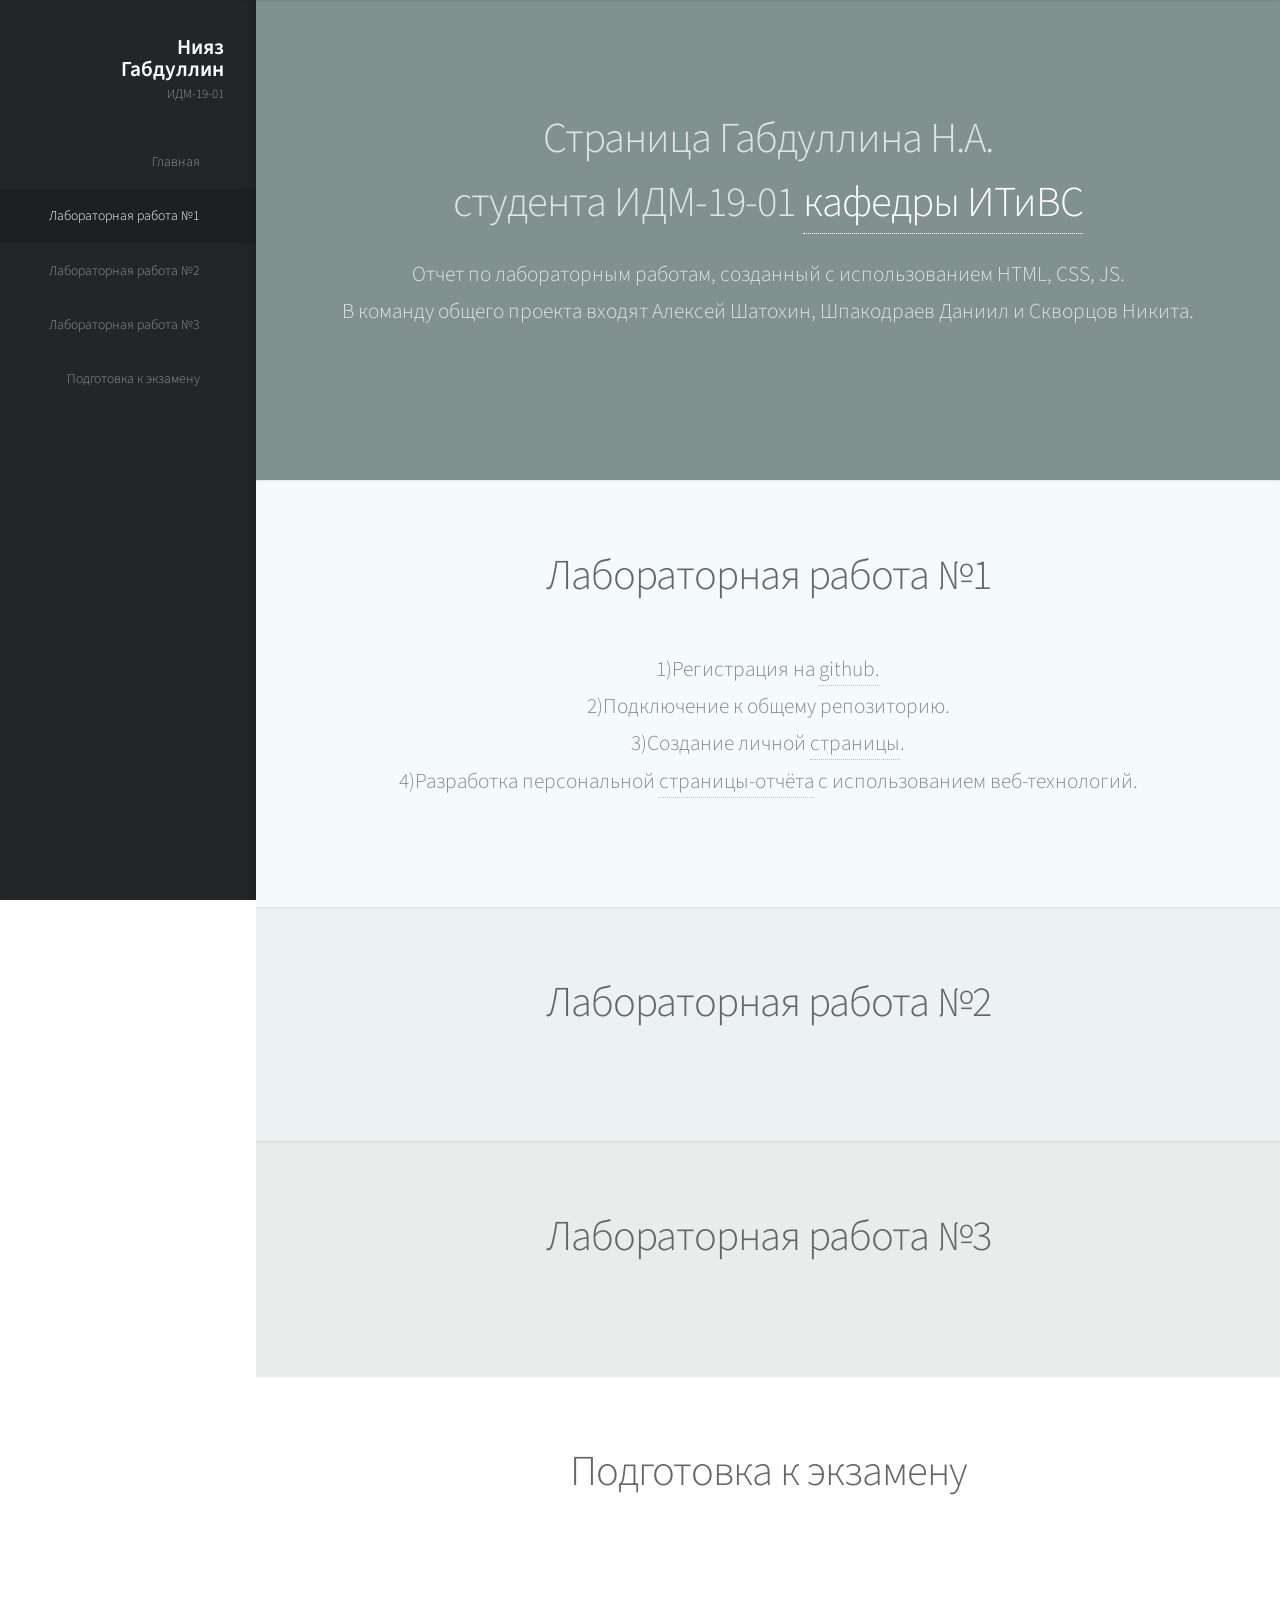
==== index.html @ eec44060 "fix" ====
<!DOCTYPE html>
<html><head><meta http-equiv="Content-Type" content="text/html; charset=UTF-8">
		<title>Габдуллин Нияз</title>
		
		<meta name="viewport" content="width=device-width, initial-scale=1, user-scalable=no">
		<link rel="stylesheet" href="./static/styles/main.css">
	</head>
	<body class="">

		<!-- Header -->
			<div id="header">
				<div class="top">

					<!-- Logo -->
						<div id="logo">
							<h1 id="title">Нияз <br>Габдуллин</h1>
							<p>ИДМ-19-01</p>
						</div>

					<!-- Nav -->
						<nav id="nav">
							<ul>
								<li><a href="#top" id="top-link" class="scrolly active" style="-webkit-tap-highlight-color: rgba(0, 0, 0, 0);"><span class="icon fa-home">Главная</span></a></li>
								<li><a href="#laba1" id="laba1-link" class="scrolly" style="-webkit-tap-highlight-color: rgba(0, 0, 0, 0);"><span class="icon fa-th">Лабораторная работа №1</span></a></li>
								<li><a href="#laba2" id="laba2-link" class="scrolly" style="-webkit-tap-highlight-color: rgba(0, 0, 0, 0);"><span class="icon fa-th">Лабораторная работа №2</span></a></li>
								<li><a href="#laba3" id="laba3-link" class="scrolly" style="-webkit-tap-highlight-color: rgba(0, 0, 0, 0);"><span class="icon fa-th">Лабораторная работа №3</span></a></li>
								<li><a href="#ekzamen" id="ekzamen-link" class="scrolly" style="-webkit-tap-highlight-color: rgba(0, 0, 0, 0);"><span class="icon fa-th">Подготовка к экзамену</span></a></li>
							</ul>
						</nav>

				</div>

			</div>

		<!-- Main -->
			<div id="main">

				<!-- Intro -->
					<section id="top" class="one dark cover">
						<div class="container">

							<header>
								<h2 class="alt">Страница Габдуллина Н.А. <br> студента ИДМ-19-01 <a href="http://www.itvs-stankin.ru/">кафедры ИТиВС</a> <br></h2>
								<p>Отчет по лабораторным работам, созданный с использованием HTML, CSS, JS.<br> В команду общего проекта входят Алексей Шатохин, Шпакодраев Даниил и Скворцов Никита.<br></p>
							</header>
						</div>
					</section>

				<!-- Лаба1 -->
					<section id="laba1" class="two">
						<div class="container">

							<header>
								<h2>Лабораторная работа №1</h2>
							</header>

							<p>1)Регистрация на <a href="https://github.com/"> github.</a><br>
							   2)Подключение к общему репозиторию.<br>
							   3)Создание личной <a href="https://github.com/NeloOpacity/">страницы</a>.<br>
							   4)Разработка персональной <a href="https://NeloOpacity.github.io/stankin.io/">страницы-отчёта</a> с использованием веб-технологий.</p>
						</div>
					</section>

				<!-- Лаба2 -->
					<section id="laba2" class="three">
						<div class="container">

							<header>
								<h2>Лабораторная работа №2</h2>
							</header>


						</div>
					</section>

				<!-- Лаба3 -->
					<section id="laba3" class="four">
						<div class="container">

							<header>
								<h2>Лабораторная работа №3</h2>
							</header>

						</div>
					</section>

				<!-- Подготовка к экзамену -->
					<section id="ekzamen" class="five inactive">
						<div class="container">

							<header>
								<h2>Подготовка к экзамену</h2>
							</header>

						</div>
					</section>

			</div>

		<!-- Scripts -->
			<script src="./static/scripts/jquery.min.js"></script>
			<script src="./static/scripts/jquery.scrolly.min.js"></script>
			<script src="./static/scripts/jquery.scrollex.min.js"></script>
			<script src="./static/scripts/browser.min.js"></script>
			<script src="./static/scripts/breakpoints.min.js"></script>
			<script src="./static/scripts/util.js"></script>
			<script src="./static/scripts/main.js"></script><div id="headerToggle"><a href="https://jimmyeagleeye.github.io/stankin.io.korkmasov/index.html#header" class="toggle"></a></div>
---- static/styles/main.css ----
@import url("font-awesome.min.css");
@import url("https://fonts.googleapis.com/css?family=Source+Sans+Pro:300,300italic,400,600");



html, body, div, span, applet, object,
iframe, h1, h2, h3, h4, h5, h6, p, blockquote,
pre, a, abbr, acronym, address, big, cite,
code, del, dfn, em, img, ins, kbd, q, s, samp,
small, strike, strong, sub, sup, tt, var, b,
u, i, center, dl, dt, dd, ol, ul, li, fieldset,
form, label, legend, table, caption, tbody,
tfoot, thead, tr, th, td, article, aside,
canvas, details, embed, figure, figcaption,
footer, header, hgroup, menu, nav, output, ruby,
section, summary, time, mark, audio, video {
	margin: 0;
	padding: 0;
	border: 0;
	font-size: 100%;
	font: inherit;
	vertical-align: baseline;}

article, aside, details, figcaption, figure,
footer, header, hgroup, menu, nav, section {
	display: block;}

body {
	line-height: 1;
}

ol, ul {
	list-style: none;
}

blockquote, q {
	quotes: none;
}

	blockquote:before, blockquote:after, q:before, q:after {
		content: '';
		content: none;
	}

table {
	border-collapse: collapse;
	border-spacing: 0;
}

body {
	-webkit-text-size-adjust: none;
}

mark {
	background-color: transparent;
	color: inherit;
}

input::-moz-focus-inner {
	border: 0;
	padding: 0;
}

input, select, textarea {
	-moz-appearance: none;
	-webkit-appearance: none;
	-ms-appearance: none;
	appearance: none;
}

/* Basic */

	html {
		box-sizing: border-box;
	}

	*, *:before, *:after {
		box-sizing: inherit;
	}

	body {
		background: #fff;
		font-family: 'Source Sans Pro', sans-serif;
		font-size: 19pt;
		font-weight: 300;
		line-height: 1.75em;
		color: #888;
	}

		body.is-preload *, body.is-preload *:before, body.is-preload *:after {
			-moz-animation: none !important;
			-webkit-animation: none !important;
			-ms-animation: none !important;
			animation: none !important;
			-moz-transition: none !important;
			-webkit-transition: none !important;
			-ms-transition: none !important;
			transition: none !important;
		}

	input, textarea, select {
		font-family: 'Source Sans Pro', sans-serif;
		font-size: 19pt;
		font-weight: 300;
		line-height: 1.75em;
		color: #888;
	}

	h1, h2, h3, h4, h5, h6 {
		font-weight: 300;
		color: #666;
		line-height: 1.5em;
	}

	h1 a, h2 a, h3 a, h4 a, h5 a, h6 a {
		color: inherit;
		text-decoration: none;
	}

		h1 a strong, h2 a strong, h3 a strong, h4 a strong, h5 a strong, h6 a strong {
			color: #333;
		}

	h2 {
		font-size: 2em;
		letter-spacing: -1px;
	}

		h2.alt {
			color: #888;
		}

			h2.alt strong {
				color: #666;
			}

	h3 {
		font-size: 1.5em;
	}

	header {
		margin: 0 0 2em 0;
	}

		header > p {
			margin: 1em 0 0 0;
		}

	footer {
		margin: 2em 0 0 0;
	}

	strong, b {
		font-weight: 300;
		color: #666;
	}

	em, i {
		font-style: italic;
	}

	a {
		text-decoration: none;
		color: inherit;
		border-bottom: dotted 1px rgba(128, 128, 128, 0.5);
		-moz-transition: color 0.35s ease-in-out, border-bottom-color 0.35s ease-in-out;
		-webkit-transition: color 0.35s ease-in-out, border-bottom-color 0.35s ease-in-out;
		-ms-transition: color 0.35s ease-in-out, border-bottom-color 0.35s ease-in-out;
		transition: color 0.35s ease-in-out, border-bottom-color 0.35s ease-in-out;
		outline: 0;
	}

		a:hover {
			color: #E27689;
			border-bottom-color: rgba(255, 255, 255, 0);
		}

	sub {
		position: relative;
		top: 0.5em;
		font-size: 0.8em;
	}

	sup {
		position: relative;
		top: -0.5em;
		font-size: 0.8em;
	}

	hr {
		border: 0;
		border-top: solid 1px #ddd;
	}

	blockquote {
		border-left: solid 0.5em #ddd;
		padding: 1em 0 1em 2em;
		font-style: italic;
	}

	p, ul, ol, dl, table {
		margin-bottom: 2em;
	}

	br.clear {
		clear: both;
	}

/* Container */

	.container {
		margin: 0 auto;
		max-width: 100%;
		width: 1400px;
	}

		@media screen and (min-width: 961px) and (max-width: 1880px) {

			.container {
				width: 1200px;
			}

		}

		@media screen and (min-width: 961px) and (max-width: 1620px) {

			.container {
				width: 960px;
			}

		}

		@media screen and (min-width: 961px) and (max-width: 1320px) {

			.container {
				width: 100%;
			}

		}

		@media screen and (max-width: 960px) {

			.container {
				width: 100%;
			}

		}

		@media screen and (max-width: 736px) {

			.container {
				width: 100%;
			}

		}

/* Row */

	.row {
		display: flex;
		flex-wrap: wrap;
		box-sizing: border-box;
		align-items: stretch;
	}

		.row > * {
			box-sizing: border-box;
		}

		.row.gtr-uniform > * > :last-child {
			margin-bottom: 0;
		}

		.row.aln-left {
			justify-content: flex-start;
		}

		.row.aln-center {
			justify-content: center;
		}

		.row.aln-right {
			justify-content: flex-end;
		}

		.row.aln-top {
			align-items: flex-start;
		}

		.row.aln-middle {
			align-items: center;
		}

		.row.aln-bottom {
			align-items: flex-end;
		}

		.row > .imp {
			order: -1;
		}

		.row > .col-1 {
			width: 8.3333333333%;
		}

		.row > .off-1 {
			margin-left: 8.3333333333%;
		}

		.row > .col-2 {
			width: 16.6666666667%;
		}

		.row > .off-2 {
			margin-left: 16.6666666667%;
		}

		.row > .col-3 {
			width: 25%;
		}

		.row > .off-3 {
			margin-left: 25%;
		}

		.row > .col-4 {
			width: 33.3333333333%;
		}

		.row > .off-4 {
			margin-left: 33.3333333333%;
		}

		.row > .col-5 {
			width: 41.6666666667%;
		}

		.row > .off-5 {
			margin-left: 41.6666666667%;
		}

		.row > .col-6 {
			width: 50%;
		}

		.row > .off-6 {
			margin-left: 50%;
		}

		.row > .col-7 {
			width: 58.3333333333%;
		}

		.row > .off-7 {
			margin-left: 58.3333333333%;
		}

		.row > .col-8 {
			width: 66.6666666667%;
		}

		.row > .off-8 {
			margin-left: 66.6666666667%;
		}

		.row > .col-9 {
			width: 75%;
		}

		.row > .off-9 {
			margin-left: 75%;
		}

		.row > .col-10 {
			width: 83.3333333333%;
		}

		.row > .off-10 {
			margin-left: 83.3333333333%;
		}

		.row > .col-11 {
			width: 91.6666666667%;
		}

		.row > .off-11 {
			margin-left: 91.6666666667%;
		}

		.row > .col-12 {
			width: 100%;
		}

		.row > .off-12 {
			margin-left: 100%;
		}

		.row.gtr-0 {
			margin-top: 0px;
			margin-left: 0px;
		}

			.row.gtr-0 > * {
				padding: 0px 0 0 0px;
			}

			.row.gtr-0.gtr-uniform {
				margin-top: 0px;
			}

				.row.gtr-0.gtr-uniform > * {
					padding-top: 0px;
				}

		.row.gtr-25 {
			margin-top: -10px;
			margin-left: -10px;
		}

			.row.gtr-25 > * {
				padding: 10px 0 0 10px;
			}

			.row.gtr-25.gtr-uniform {
				margin-top: -10px;
			}

				.row.gtr-25.gtr-uniform > * {
					padding-top: 10px;
				}

		.row.gtr-50 {
			margin-top: -20px;
			margin-left: -20px;
		}

			.row.gtr-50 > * {
				padding: 20px 0 0 20px;
			}

			.row.gtr-50.gtr-uniform {
				margin-top: -20px;
			}

				.row.gtr-50.gtr-uniform > * {
					padding-top: 20px;
				}

		.row {
			margin-top: -40px;
			margin-left: -40px;
		}

			.row > * {
				padding: 40px 0 0 40px;
			}

			.row.gtr-uniform {
				margin-top: -40px;
			}

				.row.gtr-uniform > * {
					padding-top: 40px;
				}

		.row.gtr-150 {
			margin-top: -60px;
			margin-left: -60px;
		}

			.row.gtr-150 > * {
				padding: 60px 0 0 60px;
			}

			.row.gtr-150.gtr-uniform {
				margin-top: -60px;
			}

				.row.gtr-150.gtr-uniform > * {
					padding-top: 60px;
				}

		.row.gtr-200 {
			margin-top: -80px;
			margin-left: -80px;
		}

			.row.gtr-200 > * {
				padding: 80px 0 0 80px;
			}

			.row.gtr-200.gtr-uniform {
				margin-top: -80px;
			}

				.row.gtr-200.gtr-uniform > * {
					padding-top: 80px;
				}

		@media screen and (min-width: 961px) and (max-width: 1880px) {

			.row {
				display: flex;
				flex-wrap: wrap;
				box-sizing: border-box;
				align-items: stretch;
			}

				.row > * {
					box-sizing: border-box;
				}

				.row.gtr-uniform > * > :last-child {
					margin-bottom: 0;
				}

				.row.aln-left {
					justify-content: flex-start;
				}

				.row.aln-center {
					justify-content: center;
				}

				.row.aln-right {
					justify-content: flex-end;
				}

				.row.aln-top {
					align-items: flex-start;
				}

				.row.aln-middle {
					align-items: center;
				}

				.row.aln-bottom {
					align-items: flex-end;
				}

				.row > .imp-wide {
					order: -1;
				}

				.row > .col-1-wide {
					width: 8.3333333333%;
				}

				.row > .off-1-wide {
					margin-left: 8.3333333333%;
				}

				.row > .col-2-wide {
					width: 16.6666666667%;
				}

				.row > .off-2-wide {
					margin-left: 16.6666666667%;
				}

				.row > .col-3-wide {
					width: 25%;
				}

				.row > .off-3-wide {
					margin-left: 25%;
				}

				.row > .col-4-wide {
					width: 33.3333333333%;
				}

				.row > .off-4-wide {
					margin-left: 33.3333333333%;
				}

				.row > .col-5-wide {
					width: 41.6666666667%;
				}

				.row > .off-5-wide {
					margin-left: 41.6666666667%;
				}

				.row > .col-6-wide {
					width: 50%;
				}

				.row > .off-6-wide {
					margin-left: 50%;
				}

				.row > .col-7-wide {
					width: 58.3333333333%;
				}

				.row > .off-7-wide {
					margin-left: 58.3333333333%;
				}

				.row > .col-8-wide {
					width: 66.6666666667%;
				}

				.row > .off-8-wide {
					margin-left: 66.6666666667%;
				}

				.row > .col-9-wide {
					width: 75%;
				}

				.row > .off-9-wide {
					margin-left: 75%;
				}

				.row > .col-10-wide {
					width: 83.3333333333%;
				}

				.row > .off-10-wide {
					margin-left: 83.3333333333%;
				}

				.row > .col-11-wide {
					width: 91.6666666667%;
				}

				.row > .off-11-wide {
					margin-left: 91.6666666667%;
				}

				.row > .col-12-wide {
					width: 100%;
				}

				.row > .off-12-wide {
					margin-left: 100%;
				}

				.row.gtr-0 {
					margin-top: 0px;
					margin-left: 0px;
				}

					.row.gtr-0 > * {
						padding: 0px 0 0 0px;
					}

					.row.gtr-0.gtr-uniform {
						margin-top: 0px;
					}

						.row.gtr-0.gtr-uniform > * {
							padding-top: 0px;
						}

				.row.gtr-25 {
					margin-top: -10px;
					margin-left: -10px;
				}

					.row.gtr-25 > * {
						padding: 10px 0 0 10px;
					}

					.row.gtr-25.gtr-uniform {
						margin-top: -10px;
					}

						.row.gtr-25.gtr-uniform > * {
							padding-top: 10px;
						}

				.row.gtr-50 {
					margin-top: -20px;
					margin-left: -20px;
				}

					.row.gtr-50 > * {
						padding: 20px 0 0 20px;
					}

					.row.gtr-50.gtr-uniform {
						margin-top: -20px;
					}

						.row.gtr-50.gtr-uniform > * {
							padding-top: 20px;
						}

				.row {
					margin-top: -40px;
					margin-left: -40px;
				}

					.row > * {
						padding: 40px 0 0 40px;
					}

					.row.gtr-uniform {
						margin-top: -40px;
					}

						.row.gtr-uniform > * {
							padding-top: 40px;
						}

				.row.gtr-150 {
					margin-top: -60px;
					margin-left: -60px;
				}

					.row.gtr-150 > * {
						padding: 60px 0 0 60px;
					}

					.row.gtr-150.gtr-uniform {
						margin-top: -60px;
					}

						.row.gtr-150.gtr-uniform > * {
							padding-top: 60px;
						}

				.row.gtr-200 {
					margin-top: -80px;
					margin-left: -80px;
				}

					.row.gtr-200 > * {
						padding: 80px 0 0 80px;
					}

					.row.gtr-200.gtr-uniform {
						margin-top: -80px;
					}

						.row.gtr-200.gtr-uniform > * {
							padding-top: 80px;
						}

		}

		@media screen and (min-width: 961px) and (max-width: 1620px) {

			.row {
				display: flex;
				flex-wrap: wrap;
				box-sizing: border-box;
				align-items: stretch;
			}

				.row > * {
					box-sizing: border-box;
				}

				.row.gtr-uniform > * > :last-child {
					margin-bottom: 0;
				}

				.row.aln-left {
					justify-content: flex-start;
				}

				.row.aln-center {
					justify-content: center;
				}

				.row.aln-right {
					justify-content: flex-end;
				}

				.row.aln-top {
					align-items: flex-start;
				}

				.row.aln-middle {
					align-items: center;
				}

				.row.aln-bottom {
					align-items: flex-end;
				}

				.row > .imp-normal {
					order: -1;
				}

				.row > .col-1-normal {
					width: 8.3333333333%;
				}

				.row > .off-1-normal {
					margin-left: 8.3333333333%;
				}

				.row > .col-2-normal {
					width: 16.6666666667%;
				}

				.row > .off-2-normal {
					margin-left: 16.6666666667%;
				}

				.row > .col-3-normal {
					width: 25%;
				}

				.row > .off-3-normal {
					margin-left: 25%;
				}

				.row > .col-4-normal {
					width: 33.3333333333%;
				}

				.row > .off-4-normal {
					margin-left: 33.3333333333%;
				}

				.row > .col-5-normal {
					width: 41.6666666667%;
				}

				.row > .off-5-normal {
					margin-left: 41.6666666667%;
				}

				.row > .col-6-normal {
					width: 50%;
				}

				.row > .off-6-normal {
					margin-left: 50%;
				}

				.row > .col-7-normal {
					width: 58.3333333333%;
				}

				.row > .off-7-normal {
					margin-left: 58.3333333333%;
				}

				.row > .col-8-normal {
					width: 66.6666666667%;
				}

				.row > .off-8-normal {
					margin-left: 66.6666666667%;
				}

				.row > .col-9-normal {
					width: 75%;
				}

				.row > .off-9-normal {
					margin-left: 75%;
				}

				.row > .col-10-normal {
					width: 83.3333333333%;
				}

				.row > .off-10-normal {
					margin-left: 83.3333333333%;
				}

				.row > .col-11-normal {
					width: 91.6666666667%;
				}

				.row > .off-11-normal {
					margin-left: 91.6666666667%;
				}

				.row > .col-12-normal {
					width: 100%;
				}

				.row > .off-12-normal {
					margin-left: 100%;
				}

				.row.gtr-0 {
					margin-top: 0px;
					margin-left: 0px;
				}

					.row.gtr-0 > * {
						padding: 0px 0 0 0px;
					}

					.row.gtr-0.gtr-uniform {
						margin-top: 0px;
					}

						.row.gtr-0.gtr-uniform > * {
							padding-top: 0px;
						}

				.row.gtr-25 {
					margin-top: -10px;
					margin-left: -10px;
				}

					.row.gtr-25 > * {
						padding: 10px 0 0 10px;
					}

					.row.gtr-25.gtr-uniform {
						margin-top: -10px;
					}

						.row.gtr-25.gtr-uniform > * {
							padding-top: 10px;
						}

				.row.gtr-50 {
					margin-top: -20px;
					margin-left: -20px;
				}

					.row.gtr-50 > * {
						padding: 20px 0 0 20px;
					}

					.row.gtr-50.gtr-uniform {
						margin-top: -20px;
					}

						.row.gtr-50.gtr-uniform > * {
							padding-top: 20px;
						}

				.row {
					margin-top: -40px;
					margin-left: -40px;
				}

					.row > * {
						padding: 40px 0 0 40px;
					}

					.row.gtr-uniform {
						margin-top: -40px;
					}

						.row.gtr-uniform > * {
							padding-top: 40px;
						}

				.row.gtr-150 {
					margin-top: -60px;
					margin-left: -60px;
				}

					.row.gtr-150 > * {
						padding: 60px 0 0 60px;
					}

					.row.gtr-150.gtr-uniform {
						margin-top: -60px;
					}

						.row.gtr-150.gtr-uniform > * {
							padding-top: 60px;
						}

				.row.gtr-200 {
					margin-top: -80px;
					margin-left: -80px;
				}

					.row.gtr-200 > * {
						padding: 80px 0 0 80px;
					}

					.row.gtr-200.gtr-uniform {
						margin-top: -80px;
					}

						.row.gtr-200.gtr-uniform > * {
							padding-top: 80px;
						}

		}

		@media screen and (min-width: 961px) and (max-width: 1320px) {

			.row {
				display: flex;
				flex-wrap: wrap;
				box-sizing: border-box;
				align-items: stretch;
			}

				.row > * {
					box-sizing: border-box;
				}

				.row.gtr-uniform > * > :last-child {
					margin-bottom: 0;
				}

				.row.aln-left {
					justify-content: flex-start;
				}

				.row.aln-center {
					justify-content: center;
				}

				.row.aln-right {
					justify-content: flex-end;
				}

				.row.aln-top {
					align-items: flex-start;
				}

				.row.aln-middle {
					align-items: center;
				}

				.row.aln-bottom {
					align-items: flex-end;
				}

				.row > .imp-narrow {
					order: -1;
				}

				.row > .col-1-narrow {
					width: 8.3333333333%;
				}

				.row > .off-1-narrow {
					margin-left: 8.3333333333%;
				}

				.row > .col-2-narrow {
					width: 16.6666666667%;
				}

				.row > .off-2-narrow {
					margin-left: 16.6666666667%;
				}

				.row > .col-3-narrow {
					width: 25%;
				}

				.row > .off-3-narrow {
					margin-left: 25%;
				}

				.row > .col-4-narrow {
					width: 33.3333333333%;
				}

				.row > .off-4-narrow {
					margin-left: 33.3333333333%;
				}

				.row > .col-5-narrow {
					width: 41.6666666667%;
				}

				.row > .off-5-narrow {
					margin-left: 41.6666666667%;
				}

				.row > .col-6-narrow {
					width: 50%;
				}

				.row > .off-6-narrow {
					margin-left: 50%;
				}

				.row > .col-7-narrow {
					width: 58.3333333333%;
				}

				.row > .off-7-narrow {
					margin-left: 58.3333333333%;
				}

				.row > .col-8-narrow {
					width: 66.6666666667%;
				}

				.row > .off-8-narrow {
					margin-left: 66.6666666667%;
				}

				.row > .col-9-narrow {
					width: 75%;
				}

				.row > .off-9-narrow {
					margin-left: 75%;
				}

				.row > .col-10-narrow {
					width: 83.3333333333%;
				}

				.row > .off-10-narrow {
					margin-left: 83.3333333333%;
				}

				.row > .col-11-narrow {
					width: 91.6666666667%;
				}

				.row > .off-11-narrow {
					margin-left: 91.6666666667%;
				}

				.row > .col-12-narrow {
					width: 100%;
				}

				.row > .off-12-narrow {
					margin-left: 100%;
				}

				.row.gtr-0 {
					margin-top: 0px;
					margin-left: 0px;
				}

					.row.gtr-0 > * {
						padding: 0px 0 0 0px;
					}

					.row.gtr-0.gtr-uniform {
						margin-top: 0px;
					}

						.row.gtr-0.gtr-uniform > * {
							padding-top: 0px;
						}

				.row.gtr-25 {
					margin-top: -5px;
					margin-left: -5px;
				}

					.row.gtr-25 > * {
						padding: 5px 0 0 5px;
					}

					.row.gtr-25.gtr-uniform {
						margin-top: -5px;
					}

						.row.gtr-25.gtr-uniform > * {
							padding-top: 5px;
						}

				.row.gtr-50 {
					margin-top: -10px;
					margin-left: -10px;
				}

					.row.gtr-50 > * {
						padding: 10px 0 0 10px;
					}

					.row.gtr-50.gtr-uniform {
						margin-top: -10px;
					}

						.row.gtr-50.gtr-uniform > * {
							padding-top: 10px;
						}

				.row {
					margin-top: -20px;
					margin-left: -20px;
				}

					.row > * {
						padding: 20px 0 0 20px;
					}

					.row.gtr-uniform {
						margin-top: -20px;
					}

						.row.gtr-uniform > * {
							padding-top: 20px;
						}

				.row.gtr-150 {
					margin-top: -30px;
					margin-left: -30px;
				}

					.row.gtr-150 > * {
						padding: 30px 0 0 30px;
					}

					.row.gtr-150.gtr-uniform {
						margin-top: -30px;
					}

						.row.gtr-150.gtr-uniform > * {
							padding-top: 30px;
						}

				.row.gtr-200 {
					margin-top: -40px;
					margin-left: -40px;
				}

					.row.gtr-200 > * {
						padding: 40px 0 0 40px;
					}

					.row.gtr-200.gtr-uniform {
						margin-top: -40px;
					}

						.row.gtr-200.gtr-uniform > * {
							padding-top: 40px;
						}

		}

		@media screen and (max-width: 960px) {

			.row {
				display: flex;
				flex-wrap: wrap;
				box-sizing: border-box;
				align-items: stretch;
			}

				.row > * {
					box-sizing: border-box;
				}

				.row.gtr-uniform > * > :last-child {
					margin-bottom: 0;
				}

				.row.aln-left {
					justify-content: flex-start;
				}

				.row.aln-center {
					justify-content: center;
				}

				.row.aln-right {
					justify-content: flex-end;
				}

				.row.aln-top {
					align-items: flex-start;
				}

				.row.aln-middle {
					align-items: center;
				}

				.row.aln-bottom {
					align-items: flex-end;
				}

				.row > .imp-narrower {
					order: -1;
				}

				.row > .col-1-narrower {
					width: 8.3333333333%;
				}

				.row > .off-1-narrower {
					margin-left: 8.3333333333%;
				}

				.row > .col-2-narrower {
					width: 16.6666666667%;
				}

				.row > .off-2-narrower {
					margin-left: 16.6666666667%;
				}

				.row > .col-3-narrower {
					width: 25%;
				}

				.row > .off-3-narrower {
					margin-left: 25%;
				}

				.row > .col-4-narrower {
					width: 33.3333333333%;
				}

				.row > .off-4-narrower {
					margin-left: 33.3333333333%;
				}

				.row > .col-5-narrower {
					width: 41.6666666667%;
				}

				.row > .off-5-narrower {
					margin-left: 41.6666666667%;
				}

				.row > .col-6-narrower {
					width: 50%;
				}

				.row > .off-6-narrower {
					margin-left: 50%;
				}

				.row > .col-7-narrower {
					width: 58.3333333333%;
				}

				.row > .off-7-narrower {
					margin-left: 58.3333333333%;
				}

				.row > .col-8-narrower {
					width: 66.6666666667%;
				}

				.row > .off-8-narrower {
					margin-left: 66.6666666667%;
				}

				.row > .col-9-narrower {
					width: 75%;
				}

				.row > .off-9-narrower {
					margin-left: 75%;
				}

				.row > .col-10-narrower {
					width: 83.3333333333%;
				}

				.row > .off-10-narrower {
					margin-left: 83.3333333333%;
				}

				.row > .col-11-narrower {
					width: 91.6666666667%;
				}

				.row > .off-11-narrower {
					margin-left: 91.6666666667%;
				}

				.row > .col-12-narrower {
					width: 100%;
				}

				.row > .off-12-narrower {
					margin-left: 100%;
				}

				.row.gtr-0 {
					margin-top: 0px;
					margin-left: 0px;
				}

					.row.gtr-0 > * {
						padding: 0px 0 0 0px;
					}

					.row.gtr-0.gtr-uniform {
						margin-top: 0px;
					}

						.row.gtr-0.gtr-uniform > * {
							padding-top: 0px;
						}

				.row.gtr-25 {
					margin-top: -5px;
					margin-left: -5px;
				}

					.row.gtr-25 > * {
						padding: 5px 0 0 5px;
					}

					.row.gtr-25.gtr-uniform {
						margin-top: -5px;
					}

						.row.gtr-25.gtr-uniform > * {
							padding-top: 5px;
						}

				.row.gtr-50 {
					margin-top: -10px;
					margin-left: -10px;
				}

					.row.gtr-50 > * {
						padding: 10px 0 0 10px;
					}

					.row.gtr-50.gtr-uniform {
						margin-top: -10px;
					}

						.row.gtr-50.gtr-uniform > * {
							padding-top: 10px;
						}

				.row {
					margin-top: -20px;
					margin-left: -20px;
				}

					.row > * {
						padding: 20px 0 0 20px;
					}

					.row.gtr-uniform {
						margin-top: -20px;
					}

						.row.gtr-uniform > * {
							padding-top: 20px;
						}

				.row.gtr-150 {
					margin-top: -30px;
					margin-left: -30px;
				}

					.row.gtr-150 > * {
						padding: 30px 0 0 30px;
					}

					.row.gtr-150.gtr-uniform {
						margin-top: -30px;
					}

						.row.gtr-150.gtr-uniform > * {
							padding-top: 30px;
						}

				.row.gtr-200 {
					margin-top: -40px;
					margin-left: -40px;
				}

					.row.gtr-200 > * {
						padding: 40px 0 0 40px;
					}

					.row.gtr-200.gtr-uniform {
						margin-top: -40px;
					}

						.row.gtr-200.gtr-uniform > * {
							padding-top: 40px;
						}

		}

		@media screen and (max-width: 736px) {

			.row {
				display: flex;
				flex-wrap: wrap;
				box-sizing: border-box;
				align-items: stretch;
			}

				.row > * {
					box-sizing: border-box;
				}

				.row.gtr-uniform > * > :last-child {
					margin-bottom: 0;
				}

				.row.aln-left {
					justify-content: flex-start;
				}

				.row.aln-center {
					justify-content: center;
				}

				.row.aln-right {
					justify-content: flex-end;
				}

				.row.aln-top {
					align-items: flex-start;
				}

				.row.aln-middle {
					align-items: center;
				}

				.row.aln-bottom {
					align-items: flex-end;
				}

				.row > .imp-mobile {
					order: -1;
				}

				.row > .col-1-mobile {
					width: 8.3333333333%;
				}

				.row > .off-1-mobile {
					margin-left: 8.3333333333%;
				}

				.row > .col-2-mobile {
					width: 16.6666666667%;
				}

				.row > .off-2-mobile {
					margin-left: 16.6666666667%;
				}

				.row > .col-3-mobile {
					width: 25%;
				}

				.row > .off-3-mobile {
					margin-left: 25%;
				}

				.row > .col-4-mobile {
					width: 33.3333333333%;
				}

				.row > .off-4-mobile {
					margin-left: 33.3333333333%;
				}

				.row > .col-5-mobile {
					width: 41.6666666667%;
				}

				.row > .off-5-mobile {
					margin-left: 41.6666666667%;
				}

				.row > .col-6-mobile {
					width: 50%;
				}

				.row > .off-6-mobile {
					margin-left: 50%;
				}

				.row > .col-7-mobile {
					width: 58.3333333333%;
				}

				.row > .off-7-mobile {
					margin-left: 58.3333333333%;
				}

				.row > .col-8-mobile {
					width: 66.6666666667%;
				}

				.row > .off-8-mobile {
					margin-left: 66.6666666667%;
				}

				.row > .col-9-mobile {
					width: 75%;
				}

				.row > .off-9-mobile {
					margin-left: 75%;
				}

				.row > .col-10-mobile {
					width: 83.3333333333%;
				}

				.row > .off-10-mobile {
					margin-left: 83.3333333333%;
				}

				.row > .col-11-mobile {
					width: 91.6666666667%;
				}

				.row > .off-11-mobile {
					margin-left: 91.6666666667%;
				}

				.row > .col-12-mobile {
					width: 100%;
				}

				.row > .off-12-mobile {
					margin-left: 100%;
				}

				.row.gtr-0 {
					margin-top: 0px;
					margin-left: 0px;
				}

					.row.gtr-0 > * {
						padding: 0px 0 0 0px;
					}

					.row.gtr-0.gtr-uniform {
						margin-top: 0px;
					}

						.row.gtr-0.gtr-uniform > * {
							padding-top: 0px;
						}

				.row.gtr-25 {
					margin-top: -5px;
					margin-left: -5px;
				}

					.row.gtr-25 > * {
						padding: 5px 0 0 5px;
					}

					.row.gtr-25.gtr-uniform {
						margin-top: -5px;
					}

						.row.gtr-25.gtr-uniform > * {
							padding-top: 5px;
						}

				.row.gtr-50 {
					margin-top: -10px;
					margin-left: -10px;
				}

					.row.gtr-50 > * {
						padding: 10px 0 0 10px;
					}

					.row.gtr-50.gtr-uniform {
						margin-top: -10px;
					}

						.row.gtr-50.gtr-uniform > * {
							padding-top: 10px;
						}

				.row {
					margin-top: -20px;
					margin-left: -20px;
				}

					.row > * {
						padding: 20px 0 0 20px;
					}

					.row.gtr-uniform {
						margin-top: -20px;
					}

						.row.gtr-uniform > * {
							padding-top: 20px;
						}

				.row.gtr-150 {
					margin-top: -30px;
					margin-left: -30px;
				}

					.row.gtr-150 > * {
						padding: 30px 0 0 30px;
					}

					.row.gtr-150.gtr-uniform {
						margin-top: -30px;
					}

						.row.gtr-150.gtr-uniform > * {
							padding-top: 30px;
						}

				.row.gtr-200 {
					margin-top: -40px;
					margin-left: -40px;
				}

					.row.gtr-200 > * {
						padding: 40px 0 0 40px;
					}

					.row.gtr-200.gtr-uniform {
						margin-top: -40px;
					}

						.row.gtr-200.gtr-uniform > * {
							padding-top: 40px;
						}

		}

/* Sections/Article */

	section, article {
		margin-bottom: 3em;
	}

		section > :last-child,
		section > .container, section:last-child, article > :last-child,
		article > .container, article:last-child {
			margin-bottom: 0;
		}

		.row > section, .row > article {
			margin-bottom: 0;
		}

/* Image */

	.image {
		display: inline-block;
		border: 0;
	}

		.image img {
			display: block;
			width: 100%;
		}

		.image.avatar48 {
			width: 48px;
			height: 48px;
			background: #f00;
		}

			.image.avatar48 img {
				width: 48px;
				height: 48px;
			}

		.image.fit {
			display: block;
			width: 100%;
		}

		.image.featured {
			display: block;
			width: 100%;
			margin: 0 0 2em 0;
		}

		.image.left {
			float: left;
			margin: 0 2em 2em 0;
		}

		.image.centered {
			display: block;
			margin: 0 0 2em 0;
		}

			.image.centered img {
				margin: 0 auto;
				width: auto;
			}

/* List */

	ul {
		list-style: disc;
		padding-left: 1em;
	}

		ul li {
			padding-left: 0.5em;
		}

	ol {
		list-style: decimal;
		padding-left: 1.25em;
	}

		ol li {
			padding-left: 0.25em;
		}

/* Icons */

	ul.icons {
		cursor: default;
		list-style: none;
		padding-left: 0;
	}

		ul.icons li {
			display: inline-block;
			padding-left: 0;
		}

		ul.icons a {
			display: inline-block;
			width: 2em;
			height: 2em;
			line-height: 2em;
			text-align: center;
			border: 0;
		}

/* Form */

	form label {
		display: block;
		text-align: left;
		margin-bottom: 0.5em;
	}

	form input[type="text"],
	form input[type="email"],
	form input[type="password"],
	form select,
	form textarea {
		position: relative;
		-webkit-appearance: none;
		display: block;
		border: 0;
		outline: 0;
		background: #fff;
		background: rgba(255, 255, 255, 0.75);
		width: 100%;
		border-radius: 0.35em;
		padding: 0.75em 1em 0.75em 1em;
		box-shadow: inset 0 0.1em 0.1em 0 rgba(0, 0, 0, 0.05);
		border: solid 1px rgba(0, 0, 0, 0.15);
		-moz-transition: all 0.35s ease-in-out;
		-webkit-transition: all 0.35s ease-in-out;
		-ms-transition: all 0.35s ease-in-out;
		transition: all 0.35s ease-in-out;
	}

		form input[type="text"]:focus,
		form input[type="email"]:focus,
		form input[type="password"]:focus,
		form select:focus,
		form textarea:focus {
			box-shadow: 0 0 2px 1px #8ebebc;
			background: #fff;
		}

	form input[type="text"],
	form input[type="email"],
	form input[type="password"],
	form select {
		line-height: 1.25em;
	}

	form textarea {
		min-height: 14em;
	}

	form ::-webkit-input-placeholder {
		color: #555 !important;
	}

	form :-moz-placeholder {
		color: #555 !important;
	}

	form ::-moz-placeholder {
		color: #555 !important;
	}

	form :-ms-input-placeholder {
		color: #555 !important;
	}

	form ::-moz-focus-inner {
		border: 0;
	}

/* Table */

	table {
		width: 100%;
		text-align: left;
	}

		table tbody tr:nth-child(2n+2) {
			background: #f4f4f4;
		}

		table td {
			padding: 0.5em 1em 0.5em 1em;
		}

		table th {
			text-align: left;
			padding: 0.5em 1em 0.5em 1em;
			color: #fff;
			background: #222729 url("images/overlay.png");
		}

		table thead {
			background: #444;
			color: #fff;
		}

		table tfoot {
			background: #eee;
		}

/* Button */

	input[type="button"],
	input[type="submit"],
	input[type="reset"],
	button,
	.button {
		position: relative;
		display: inline-block;
		border-radius: 0.35em;
		color: #fff !important;
		text-decoration: none;
		padding: 0.75em 2.5em 0.75em 2.5em;
		background-color: #8ebebc;
		border: 0;
		cursor: pointer;
		background-image: -moz-linear-gradient(top, rgba(0, 0, 0, 0), rgba(0, 0, 0, 0.15)), url("images/overlay.png");
		background-image: -webkit-linear-gradient(top, rgba(0, 0, 0, 0), rgba(0, 0, 0, 0.15)), url("images/overlay.png");
		background-image: -ms-linear-gradient(top, rgba(0, 0, 0, 0), rgba(0, 0, 0, 0.15)), url("images/overlay.png");
		background-image: linear-gradient(top, rgba(0, 0, 0, 0), rgba(0, 0, 0, 0.15)), url("images/overlay.png");
		-moz-transition: background-color 0.35s ease-in-out;
		-webkit-transition: background-color 0.35s ease-in-out;
		-ms-transition: background-color 0.35s ease-in-out;
		transition: background-color 0.35s ease-in-out;
	}

		input[type="button"]:hover,
		input[type="submit"]:hover,
		input[type="reset"]:hover,
		button:hover,
		.button:hover {
			background-color: #9ececc;
		}

		input[type="button"]:active,
		input[type="submit"]:active,
		input[type="reset"]:active,
		button:active,
		.button:active {
			background-color: #7eaeac;
		}

/* Item */

	.item {
		box-shadow: 0 0.05em 0.15em 0 rgba(0, 0, 0, 0.05);
		margin-bottom: 40px;
	}

		.item header {
			background: #fff;
			margin: 0;
			padding: 1em 0 1em 0;
			font-size: 0.8em;
		}

			.item header h3 {
				font-size: 1em;
			}

/* Icons */

	.icon {
		text-decoration: none;
	}

		.icon:before {
			display: inline-block;
			font-family: FontAwesome;
			font-size: 1.25em;
			text-decoration: none;
			font-style: normal;
			font-weight: normal;
			line-height: 1;
			-webkit-font-smoothing: antialiased;
			-moz-osx-font-smoothing: grayscale;
		}

		.icon > .label {
			display: none;
		}

/* Header */

	#header {
		display: -moz-flex;
		display: -webkit-flex;
		display: -ms-flex;
		display: flex;
		-moz-flex-direction: column;
		-webkit-flex-direction: column;
		-ms-flex-direction: column;
		flex-direction: column;
		-moz-justify-content: space-between;
		-webkit-justify-content: space-between;
		-ms-justify-content: space-between;
		justify-content: space-between;
		background: #222629 url("images/overlay.png");
		box-shadow: inset -0.25em 0 0.25em 0 rgba(0, 0, 0, 0.1);
		color: #fff;
		height: 100%;
		left: 0;
		overflow-y: auto;
		position: fixed;
		text-align: right;
		top: 0;
		width: 375px;
	}

		#header .top {
			-moz-flex-grow: 1;
			-webkit-flex-grow: 1;
			-ms-flex-grow: 1;
			flex-grow: 1;
		}

		#header .bottom {
			-moz-flex-shrink: 0;
			-webkit-flex-shrink: 0;
			-ms-flex-shrink: 0;
			flex-shrink: 0;
			padding: 1.5em 0 0.75em 0;
		}

			#header .bottom > :last-child {
				margin-bottom: 0;
			}

		#header .icons {
			font-size: 0.8em;
			text-align: center;
		}

			#header .icons a {
				color: #41484c;
				-moz-transition: color 0.35s ease-in-out;
				-webkit-transition: color 0.35s ease-in-out;
				-ms-transition: color 0.35s ease-in-out;
				transition: color 0.35s ease-in-out;
			}

				#header .icons a:hover {
					color: #fff;
				}

	#logo {
		position: relative;
		margin: 1.75em 1.5em 1.5em 1.5em;
		min-height: 48px;
		cursor: default;
	}

		#logo h1 {
			position: relative;
			color: #fff;
			font-weight: 600;
			font-size: 1em;
			line-height: 1em;
		}

		#logo p {
			position: relative;
			display: block;
			font-size: 0.6em;
			color: rgba(255, 255, 255, 0.5);
			line-height: 1.25em;
			margin: 0.5em 0 0 0;
		}

		#logo .image {
			position: absolute;
			left: 0;
			top: 0;
		}

	#nav ul {
		list-style: none;
		padding-left: 0;
		margin-bottom: 0;
	}

		#nav ul li {
			padding-left: 0;
		}

			#nav ul li a {
				display: block;
				padding: 0.5em 1.5em 0.5em 1.5em;
				color: rgba(255, 255, 255, 0.5);
				text-decoration: none;
				outline: 0;
				border: 0;
				-moz-transition: none;
				-webkit-transition: none;
				-ms-transition: none;
				transition: none;
			}

				#nav ul li a span {
					position: relative;
					display: block;
					font-size: 0.8em;
				}

					#nav ul li a span:before {
						position: absolute;
						left: 0;
						color: #41484c;
						text-align: center;
						width: 1.25em;
						line-height: 1.75em;
					}

				#nav ul li a.active {
					background: rgba(0, 0, 0, 0.15);
					box-shadow: inset 0 0 0.25em 0 rgba(0, 0, 0, 0.125);
					color: #fff;
				}

					#nav ul li a.active span:before {
						color: #e27689;
					}

/* Footer */

	#footer {
		margin-left: 375px;
		text-align: center;
		background-color: #dce3e2;
		padding: 3em 0 4em 0;
		box-shadow: inset 0 1px 0 0 rgba(0, 0, 0, 0.05), inset 0 0.1em 0.1em 0 rgba(0, 0, 0, 0.025);
		font-size: 0.8em;
	}

		#footer .copyright {
			cursor: default;
			margin: 0;
		}

			#footer .copyright li {
				display: inline-block;
				line-height: 1em;
				border-left: solid 1px rgba(128, 128, 128, 0.35);
				padding: 0 0 0 0.5em;
				margin: 0 0 0 0.5em;
			}

				#footer .copyright li:first-child {
					border-left: 0;
					padding-left: 0;
					margin-left: 0;
				}

/* Main */

	#main {
		margin-left: 375px;
	}

		#main > section {
			margin: 0;
			overflow: hidden;
			padding: 4em 0;
			box-shadow: inset 0 1px 0 0 rgba(0, 0, 0, 0.05), inset 0 0.1em 0.1em 0 rgba(0, 0, 0, 0.025);
			text-align: center;
			background-image: url("images/overlay.png");
		}

			#main > section.dark {
				color: #ddd;
				color: rgba(255, 255, 255, 0.75);
			}

				#main > section.dark h2, #main > section.dark h3, #main > section.dark h4, #main > section.dark h5, #main > section.dark h6 {
					color: inherit;
				}

				#main > section.dark strong {
					color: #fff;
					border-color: inherit;
				}

				#main > section.dark a {
					color: #fff;
					border-color: inherit;
				}

					#main > section.dark a:hover {
						border-bottom-color: rgba(255, 255, 255, 0);
					}

			#main > section.cover {
				padding: 10em 0;
				background-size: cover;
				background-position: center center;
			}

			#main > section.one {
				background-color: #81918E;
				background-image: url("../../images/banner.jpg");
			}

			#main > section.two {
				background-color: #f5fafa;
			}

			#main > section.three {
				background-color: #ecf1f1;
			}

			#main > section.four {
				background-color: #e8edec;
			}

/* Wide */

	@media screen and (min-width: 961px) and (max-width: 1880px) {

		/* Basic */

			body, input, textarea, select {
				font-size: 17pt;
			}

		/* Header */

			#header {
				width: 300px;
			}

		/* Footer */

			#footer {
				margin-left: 300px;
			}

		/* Main */

			#main {
				margin-left: 300px;
			}

	}

/* Normal */

	@media screen and (min-width: 961px) and (max-width: 1620px) {

		/* Main */

			#main > section {
				padding: 3em 0;
			}

			#main section.cover {
				padding: 5em 0;
			}

	}

/* Narrow */

	@media screen and (min-width: 961px) and (max-width: 1320px) {

		/* Basic */

			body, input, textarea, select {
				font-size: 16pt;
			}

			.container {
				padding: 0 2em 0 2em;
			}

		/* Icons */

			ul.icons li a {
				width: 1.75em;
			}

		/* Item */

			.item {
				margin-bottom: 20px;
			}

		/* Header */

			#header {
				width: 20%;
			}

			#logo .image {
				position: relative;
				margin: 0 0 0.5em 0;
			}

			#nav ul li a {
				font-size: 0.8em;
				padding-top: 0.5em;
				padding-bottom: 0.5em;
			}

				#nav ul li a span {
					padding-right: 2.25em;
				}

					#nav ul li a span:before {
						left: 100%;
						margin-left: -1.25em;
						line-height: 2.25em;
					}

		/* Footer */

			#footer {
				margin-left: 20%;
			}

		/* Main */

			#main {
				margin-left: 20%;
			}

	}

/* Narrower */

	#headerToggle {
		display: none;
	}

	@media screen and (max-width: 960px) {

		/* Basic */

			html, body {
				overflow-x: hidden;
			}

			body, input, textarea, select {
				font-size: 16pt;
			}

			header br {
				display: none;
			}

			.container {
				padding: 0 2em 0 2em;
			}

		/* Item */

			.item {
				margin-bottom: 15px;
			}

		/* Icons */

			ul.icons a {
				width: 1.75em;
				font-size: 1.25em;
			}

		/* Header */

			#header {
				-moz-backface-visibility: hidden;
				-webkit-backface-visibility: hidden;
				-ms-backface-visibility: hidden;
				backface-visibility: hidden;
				-moz-transform: translateX(-275px);
				-webkit-transform: translateX(-275px);
				-ms-transform: translateX(-275px);
				transform: translateX(-275px);
				-moz-transition: -moz-transform 0.5s ease;
				-webkit-transition: -webkit-transform 0.5s ease;
				-ms-transition: -ms-transform 0.5s ease;
				transition: transform 0.5s ease;
				-webkit-overflow-scrolling: touch;
				display: block;
				height: 100%;
				left: 0;
				overflow-y: auto;
				position: fixed;
				top: 0;
				width: 275px;
				z-index: 10002;
				width: 275px;
				background: #222729 url("images/overlay.png");
				box-shadow: inset -0.25em 0 0.25em 0 rgba(0, 0, 0, 0.125);
			}

				#header .top {
					position: relative;
				}

				#header .bottom {
					border-top: solid 1px rgba(255, 255, 255, 0.05);
					box-shadow: 0 -1px 0 0 rgba(0, 0, 0, 0.15);
					padding-top: 2em;
					margin-top: 2em;
					position: relative;
				}

			#logo {
				margin: 1.5em 1.25em 1.25em 1.25em;
			}

			#nav ul li a {
				padding: 0.5em 1.25em 0.5em 1.25em;
			}

			#headerToggle {
				-moz-backface-visibility: hidden;
				-webkit-backface-visibility: hidden;
				-ms-backface-visibility: hidden;
				backface-visibility: hidden;
				-moz-transition: -moz-transform 0.5s ease;
				-webkit-transition: -webkit-transform 0.5s ease;
				-ms-transition: -ms-transform 0.5s ease;
				transition: transform 0.5s ease;
				display: block;
				height: 2.25em;
				left: 0;
				position: fixed;
				top: 0;
				width: 3.25em;
				z-index: 10001;
			}

				#headerToggle .toggle {
					position: absolute;
					left: 0;
					top: 0;
					width: 100%;
					height: 100%;
					outline: 0;
					border: 0;
				}

					#headerToggle .toggle:before {
						font-family: FontAwesome;
						text-decoration: none;
						font-style: normal;
						font-weight: normal;
						-webkit-font-smoothing: antialiased;
						-moz-osx-font-smoothing: grayscale;
						content: '\f0c9';
						color: #fff;
						font-size: 18px;
						line-height: 2.25em;
						background: rgba(128, 136, 144, 0.5);
						border-radius: 0.35em;
						text-align: center;
						position: absolute;
						left: 0.5em;
						top: 0.5em;
						display: block;
						width: 3.25em;
						height: 2.25em;
						line-height: 2.25em;
					}

			body.header-visible #main {
				-moz-transform: translateX(275px);
				-webkit-transform: translateX(275px);
				-ms-transform: translateX(275px);
				transform: translateX(275px);
			}

			body.header-visible #headerToggle {
				-moz-transform: translateX(275px);
				-webkit-transform: translateX(275px);
				-ms-transform: translateX(275px);
				transform: translateX(275px);
			}

			body.header-visible #header {
				-moz-transform: translateX(0);
				-webkit-transform: translateX(0);
				-ms-transform: translateX(0);
				transform: translateX(0);
			}

		/* Footer */

			#footer {
				margin-left: 0;
			}

		/* Main */

			#main {
				-moz-backface-visibility: hidden;
				-webkit-backface-visibility: hidden;
				-ms-backface-visibility: hidden;
				backface-visibility: hidden;
				-moz-transition: -moz-transform 0.5s ease;
				-webkit-transition: -webkit-transform 0.5s ease;
				-ms-transition: -ms-transform 0.5s ease;
				transition: transform 0.5s ease;
				padding-bottom: 1px;
				margin-left: 0;
			}

				#main > section {
					padding: 3em 0;
				}

				#main section.cover {
					padding: 4em 0;
				}

	}

/* Mobile */

	@media screen and (max-width: 736px) {

		/* Basic */

			body, input, textarea, select {
				font-size: 14pt;
			}

			h2 {
				font-size: 1.5em;
				letter-spacing: 0;
				font-weight: 300;
			}

			.container {
				padding: 0 15px 0 15px;
			}

		/* List */

			ul.icons a {
				width: 2em;
				font-size: 1.25em;
			}

		/* Main */

			#main > section {
				padding: 2em 0;
			}

			#main section.cover {
				padding: 4em 0em;
			}

				#main section.cover header {
					padding: 0 1em;
				}

		/* Footer */

			#footer .copyright li {
				display: block;
				line-height: 1.25em;
				border: 0;
				padding: 0;
				margin: 1em 0 0 0;
			}

				#footer .copyright li:first-child {
					margin-top: 0;
				}

	}
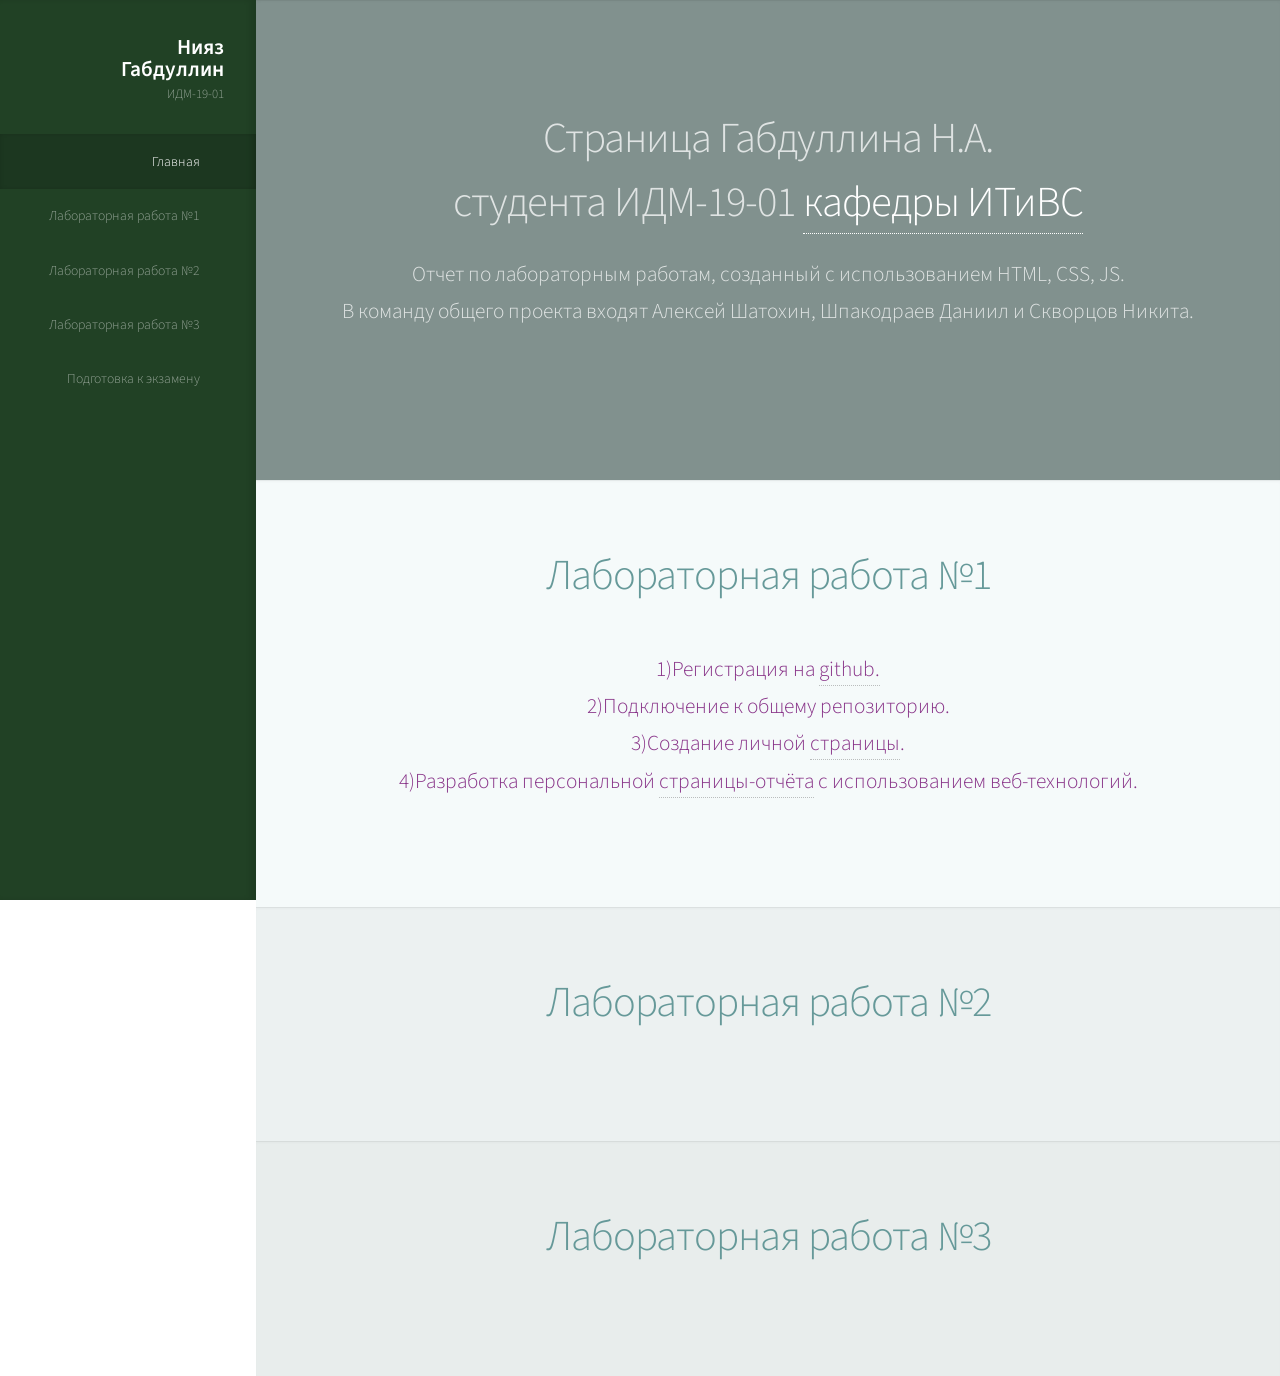
==== commit a9050df2: "fix" ====
--- a/index.html
+++ b/index.html
@@ -57,7 +57,7 @@
 							<p>1)Регистрация на <a href="https://github.com/"> github.</a><br>
 							   2)Подключение к общему репозиторию.<br>
 							   3)Создание личной <a href="https://github.com/NeloOpacity/">страницы</a>.<br>
-							   4)Разработка персональной <a href="https://NeloOpacity.github.io/stankin.io/">страницы-отчёта</a> с использованием веб-технологий.</p>
+							   4)Разработка персональной <a href="https://neloopacity.github.io/web-techno-lab/">страницы-отчёта</a> с использованием веб-технологий.</p>
 						</div>
 					</section>
 
@@ -85,7 +85,7 @@
 					</section>
 
 				<!-- Подготовка к экзамену -->
-					<section id="ekzamen" class="five inactive">
+					<!-- <section id="ekzamen" class="five inactive">
 						<div class="container">
 
 							<header>
@@ -93,7 +93,7 @@
 							</header>
 
 						</div>
-					</section>
+					</section> -->
 
 			</div>
 
@@ -104,4 +104,4 @@
 			<script src="./static/scripts/browser.min.js"></script>
 			<script src="./static/scripts/breakpoints.min.js"></script>
 			<script src="./static/scripts/util.js"></script>
-			<script src="./static/scripts/main.js"></script><div id="headerToggle"><a href="https://jimmyeagleeye.github.io/stankin.io.korkmasov/index.html#header" class="toggle"></a></div>
+			<script src="./static/scripts/main.js"></script><div id="headerToggle"><a href="#header" class="toggle"></a></div>
--- a/static/styles/main.css
+++ b/static/styles/main.css
@@ -81,10 +81,10 @@
 	body {
 		background: #fff;
 		font-family: 'Source Sans Pro', sans-serif;
-		font-size: 19pt;
+		font-size: 17pt;
 		font-weight: 300;
 		line-height: 1.75em;
-		color: #888;
+		color: #838;
 	}
 
 		body.is-preload *, body.is-preload *:before, body.is-preload *:after {
@@ -103,12 +103,12 @@
 		font-size: 19pt;
 		font-weight: 300;
 		line-height: 1.75em;
-		color: #888;
+		color: #848;
 	}
 
 	h1, h2, h3, h4, h5, h6 {
 		font-weight: 300;
-		color: #666;
+		color: #699;
 		line-height: 1.5em;
 	}
 
@@ -118,7 +118,7 @@
 	}
 
 		h1 a strong, h2 a strong, h3 a strong, h4 a strong, h5 a strong, h6 a strong {
-			color: #333;
+			color: #311;
 		}
 
 	h2 {
@@ -127,11 +127,11 @@
 	}
 
 		h2.alt {
-			color: #888;
+			color: #128;
 		}
 
 			h2.alt strong {
-				color: #666;
+				color: #616;
 			}
 
 	h3 {
@@ -1753,7 +1753,7 @@
 		.image.avatar48 {
 			width: 48px;
 			height: 48px;
-			background: #f00;
+			background: #d50;
 		}
 
 			.image.avatar48 img {
@@ -1847,8 +1847,7 @@
 		display: block;
 		border: 0;
 		outline: 0;
-		background: #fff;
-		background: rgba(255, 255, 255, 0.75);
+		background: #afb;
 		width: 100%;
 		border-radius: 0.35em;
 		padding: 0.75em 1em 0.75em 1em;
@@ -1908,7 +1907,7 @@
 	}
 
 		table tbody tr:nth-child(2n+2) {
-			background: #f4f4f4;
+			background: #a4f4f4;
 		}
 
 		table td {
@@ -2028,9 +2027,9 @@
 		-webkit-justify-content: space-between;
 		-ms-justify-content: space-between;
 		justify-content: space-between;
-		background: #222629 url("images/overlay.png");
+		background: #214125 url("images/overlay.png");
 		box-shadow: inset -0.25em 0 0.25em 0 rgba(0, 0, 0, 0.1);
-		color: #fff;
+		color: #aff;
 		height: 100%;
 		left: 0;
 		overflow-y: auto;
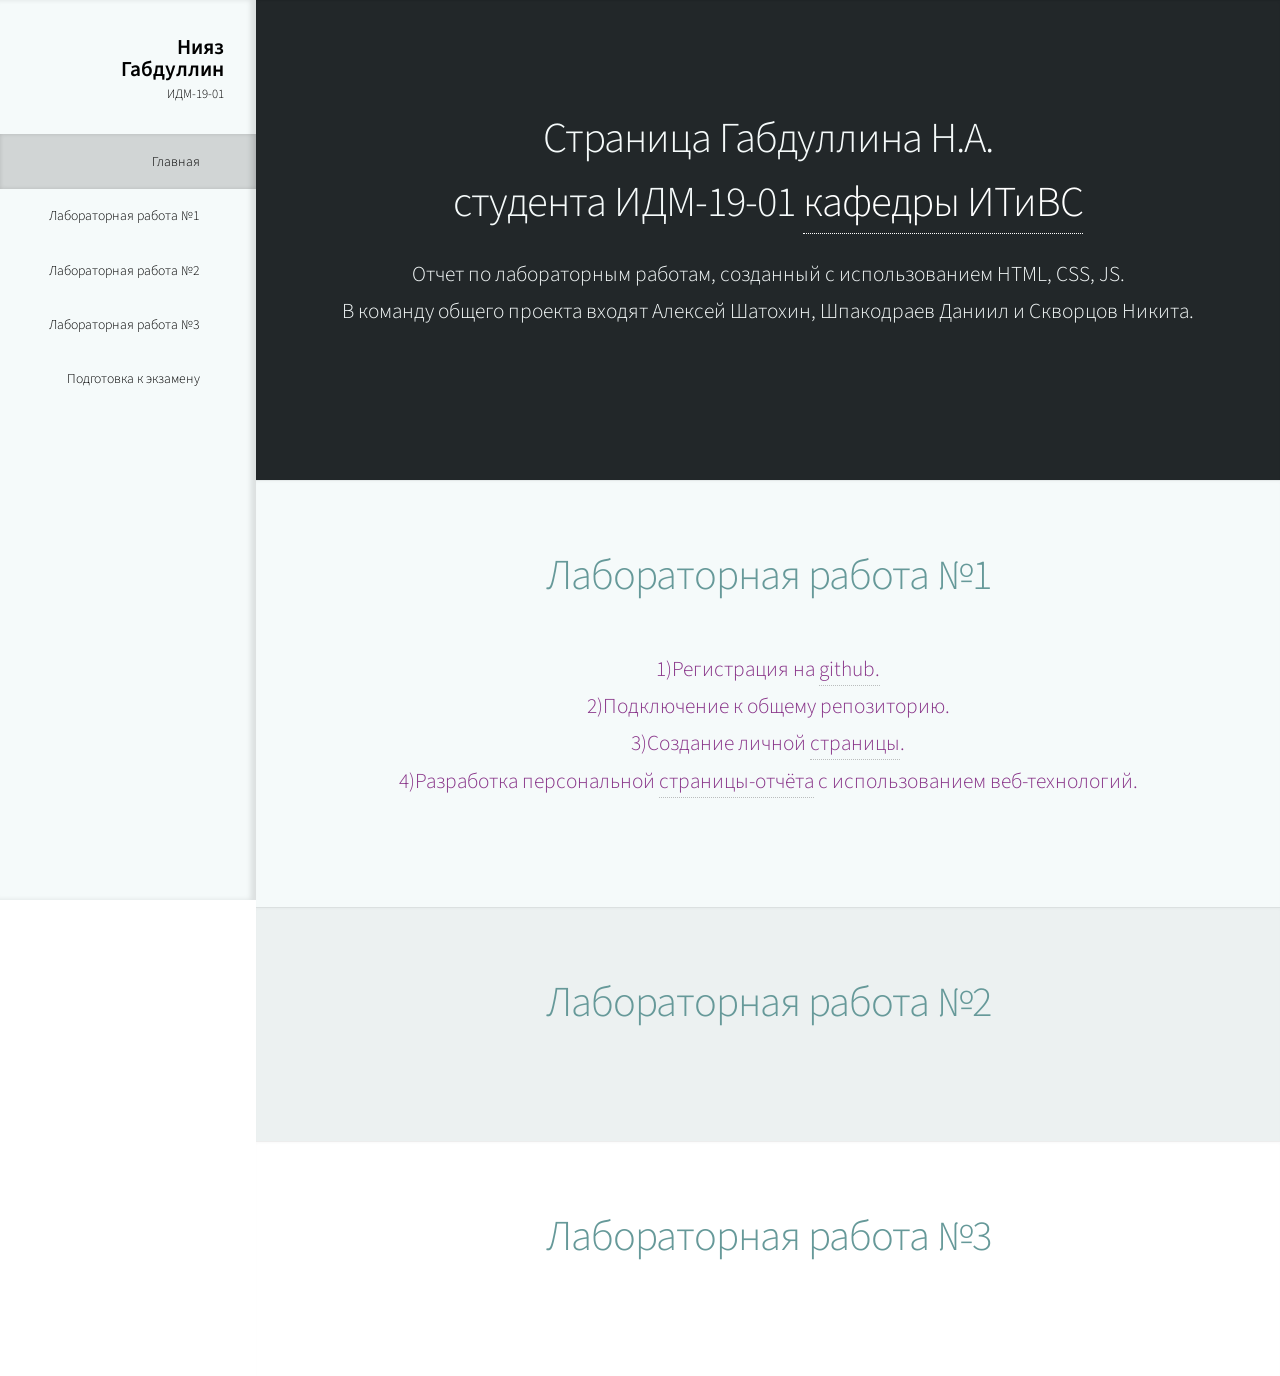
==== commit c07ef279: "beauty" ====
--- a/index.html
+++ b/index.html
@@ -14,17 +14,17 @@
 					<!-- Logo -->
 						<div id="logo">
 							<h1 id="title">Нияз <br>Габдуллин</h1>
-							<p>ИДМ-19-01</p>
+							<p style="color:black;">ИДМ-19-01</p>
 						</div>
 
 					<!-- Nav -->
 						<nav id="nav">
 							<ul>
-								<li><a href="#top" id="top-link" class="scrolly active" style="-webkit-tap-highlight-color: rgba(0, 0, 0, 0);"><span class="icon fa-home">Главная</span></a></li>
-								<li><a href="#laba1" id="laba1-link" class="scrolly" style="-webkit-tap-highlight-color: rgba(0, 0, 0, 0);"><span class="icon fa-th">Лабораторная работа №1</span></a></li>
-								<li><a href="#laba2" id="laba2-link" class="scrolly" style="-webkit-tap-highlight-color: rgba(0, 0, 0, 0);"><span class="icon fa-th">Лабораторная работа №2</span></a></li>
-								<li><a href="#laba3" id="laba3-link" class="scrolly" style="-webkit-tap-highlight-color: rgba(0, 0, 0, 0);"><span class="icon fa-th">Лабораторная работа №3</span></a></li>
-								<li><a href="#ekzamen" id="ekzamen-link" class="scrolly" style="-webkit-tap-highlight-color: rgba(0, 0, 0, 0);"><span class="icon fa-th">Подготовка к экзамену</span></a></li>
+								<li><a href="#top" id="top-link" class="scrolly active" style="-webkit-tap-highlight-color: rgba(0, 0, 0, 0);color:black;"><span class="icon fa-home">Главная</span></a></li>
+								<li><a href="#laba1" id="laba1-link" class="scrolly" style="-webkit-tap-highlight-color: rgba(0, 0, 0, 0);color:black;"><span class="icon fa-th">Лабораторная работа №1</span></a></li>
+								<li><a href="#laba2" id="laba2-link" class="scrolly" style="-webkit-tap-highlight-color: rgba(0, 0, 0, 0);color:black;"><span class="icon fa-th">Лабораторная работа №2</span></a></li>
+								<li><a href="#laba3" id="laba3-link" class="scrolly" style="-webkit-tap-highlight-color: rgba(0, 0, 0, 0);color:black;"><span class="icon fa-th">Лабораторная работа №3</span></a></li>
+								<li><a href="#ekzamen" id="ekzamen-link" class="scrolly" style="-webkit-tap-highlight-color: rgba(0, 0, 0, 0);color:black;"><span class="icon fa-th">Подготовка к экзамену</span></a></li>
 							</ul>
 						</nav>
 
@@ -36,7 +36,7 @@
 			<div id="main">
 
 				<!-- Intro -->
-					<section id="top" class="one dark cover">
+					<section id="top" class="one dark cover" style="background:#222729;">
 						<div class="container">
 
 							<header>
--- a/static/styles/main.css
+++ b/static/styles/main.css
@@ -2027,9 +2027,9 @@
 		-webkit-justify-content: space-between;
 		-ms-justify-content: space-between;
 		justify-content: space-between;
-		background: #214125 url("images/overlay.png");
+		background: #f5fafa;
 		box-shadow: inset -0.25em 0 0.25em 0 rgba(0, 0, 0, 0.1);
-		color: #aff;
+		color: #000;
 		height: 100%;
 		left: 0;
 		overflow-y: auto;
@@ -2084,7 +2084,7 @@
 
 		#logo h1 {
 			position: relative;
-			color: #fff;
+			color: #000;
 			font-weight: 600;
 			font-size: 1em;
 			line-height: 1em;
@@ -2199,8 +2199,7 @@
 		}
 
 			#main > section.dark {
-				color: #ddd;
-				color: rgba(255, 255, 255, 0.75);
+				color: #f5fafa;
 			}
 
 				#main > section.dark h2, #main > section.dark h3, #main > section.dark h4, #main > section.dark h5, #main > section.dark h6 {
@@ -2208,7 +2207,7 @@
 				}
 
 				#main > section.dark strong {
-					color: #fff;
+					color: #faf;
 					border-color: inherit;
 				}
 
@@ -2241,7 +2240,7 @@
 			}
 
 			#main > section.four {
-				background-color: #e8edec;
+				background-color: #e2edeh;
 			}
 
 /* Wide */
@@ -2415,13 +2414,14 @@
 				display: block;
 				height: 100%;
 				left: 0;
+				color:#000;
 				overflow-y: auto;
 				position: fixed;
 				top: 0;
 				width: 275px;
 				z-index: 10002;
 				width: 275px;
-				background: #222729 url("images/overlay.png");
+				background:  #f5fafa;
 				box-shadow: inset -0.25em 0 0.25em 0 rgba(0, 0, 0, 0.125);
 			}
 
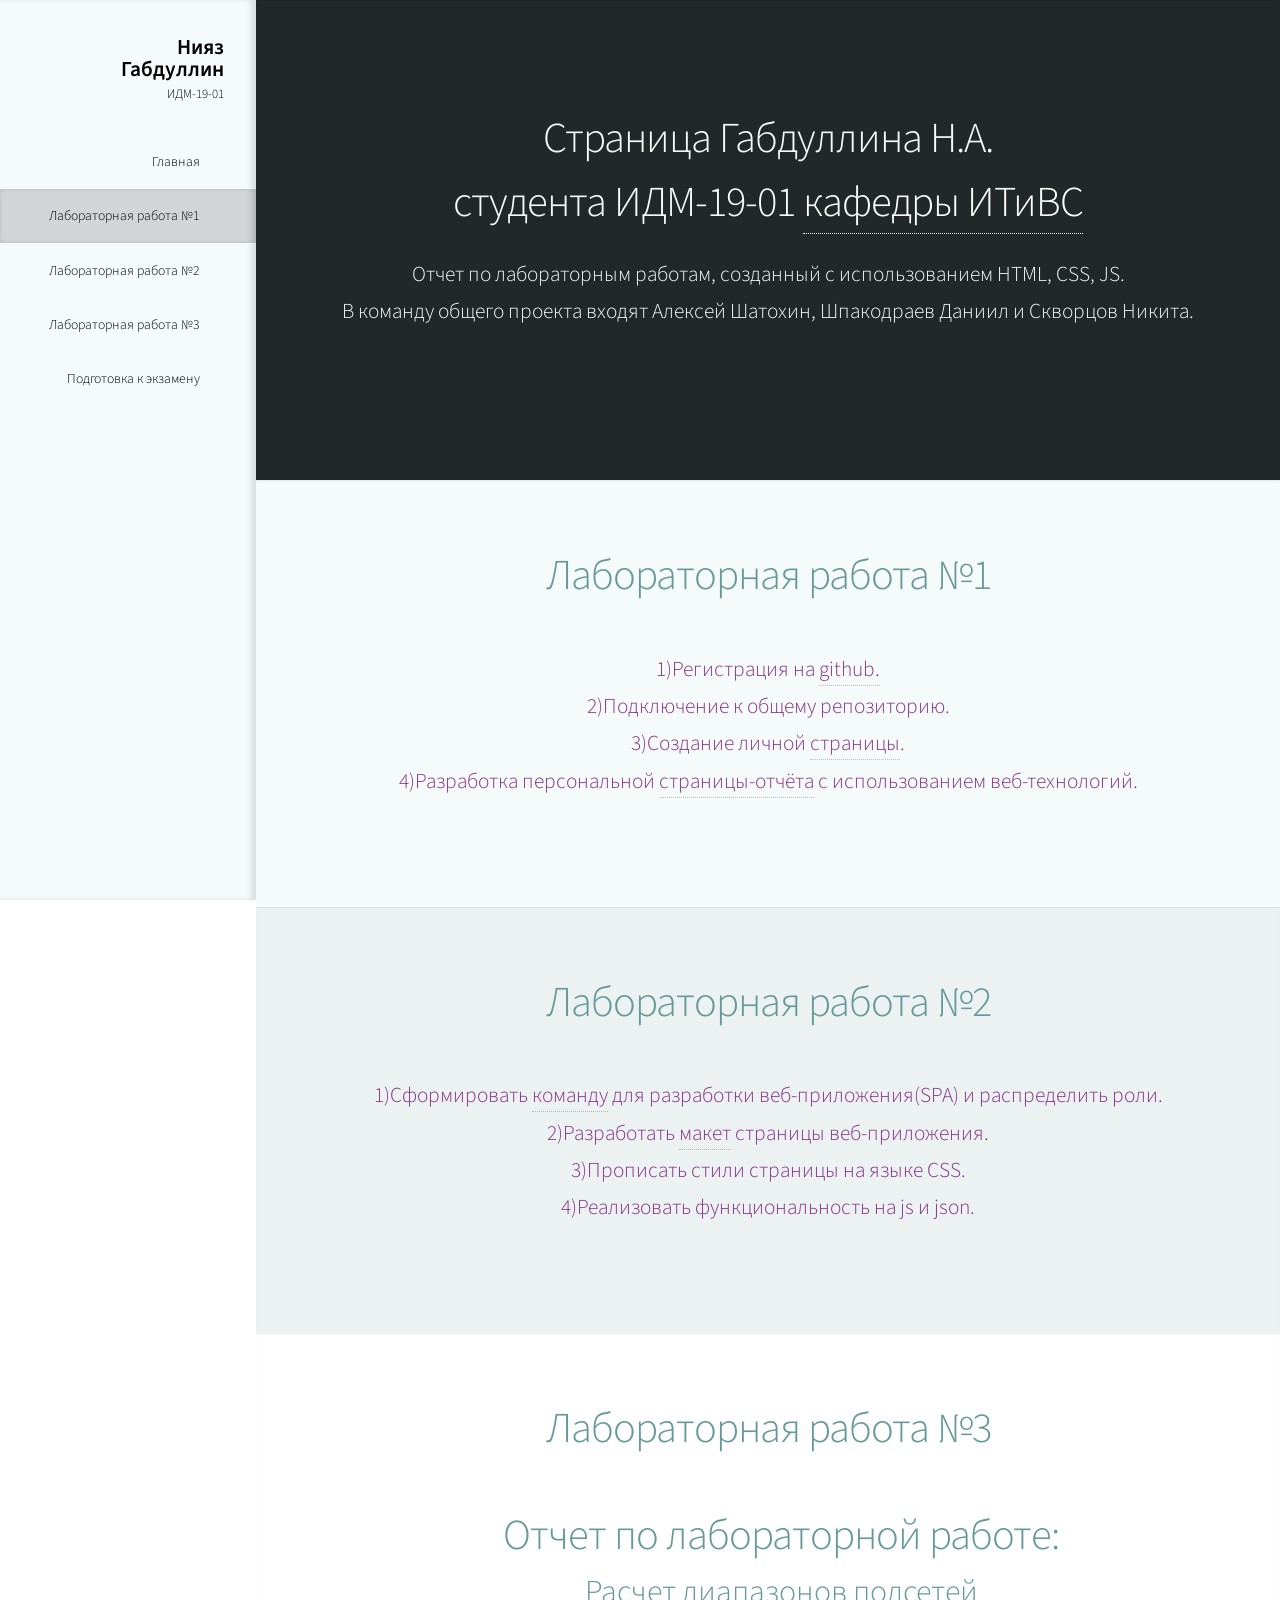
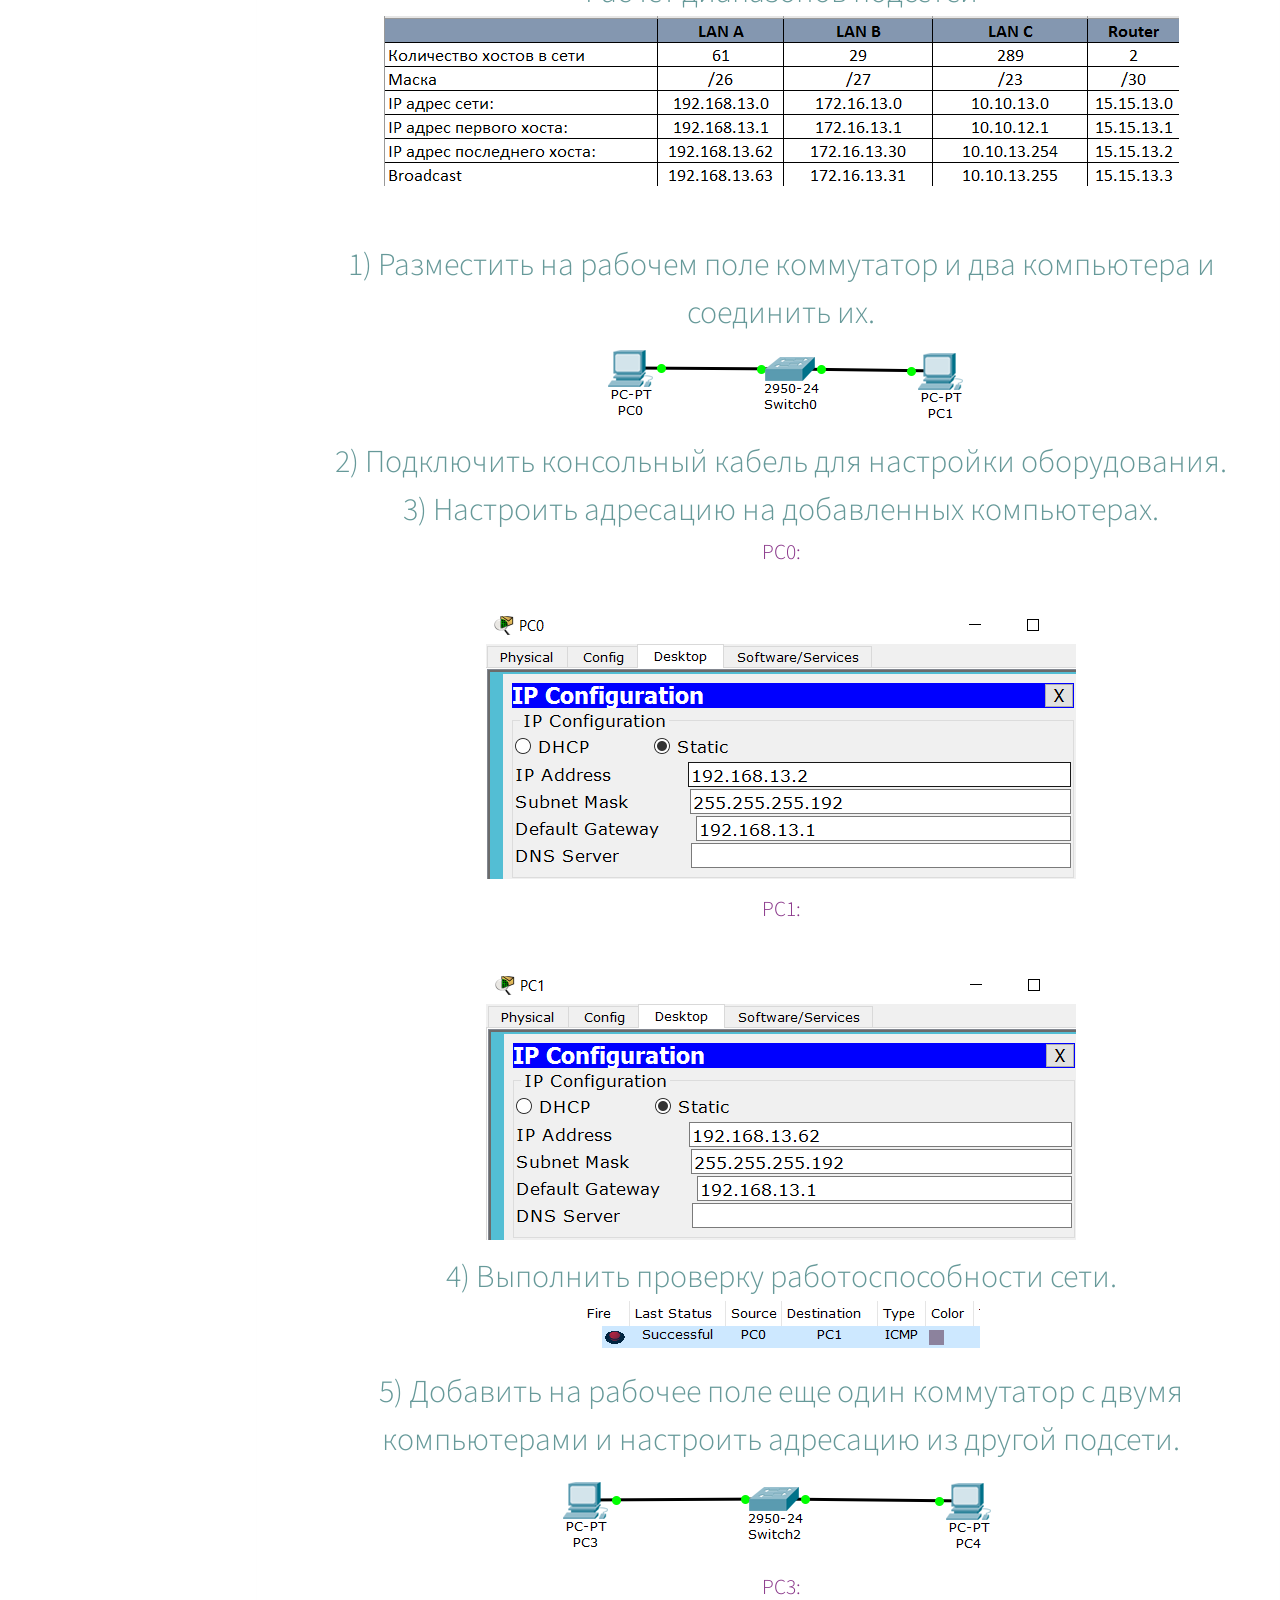
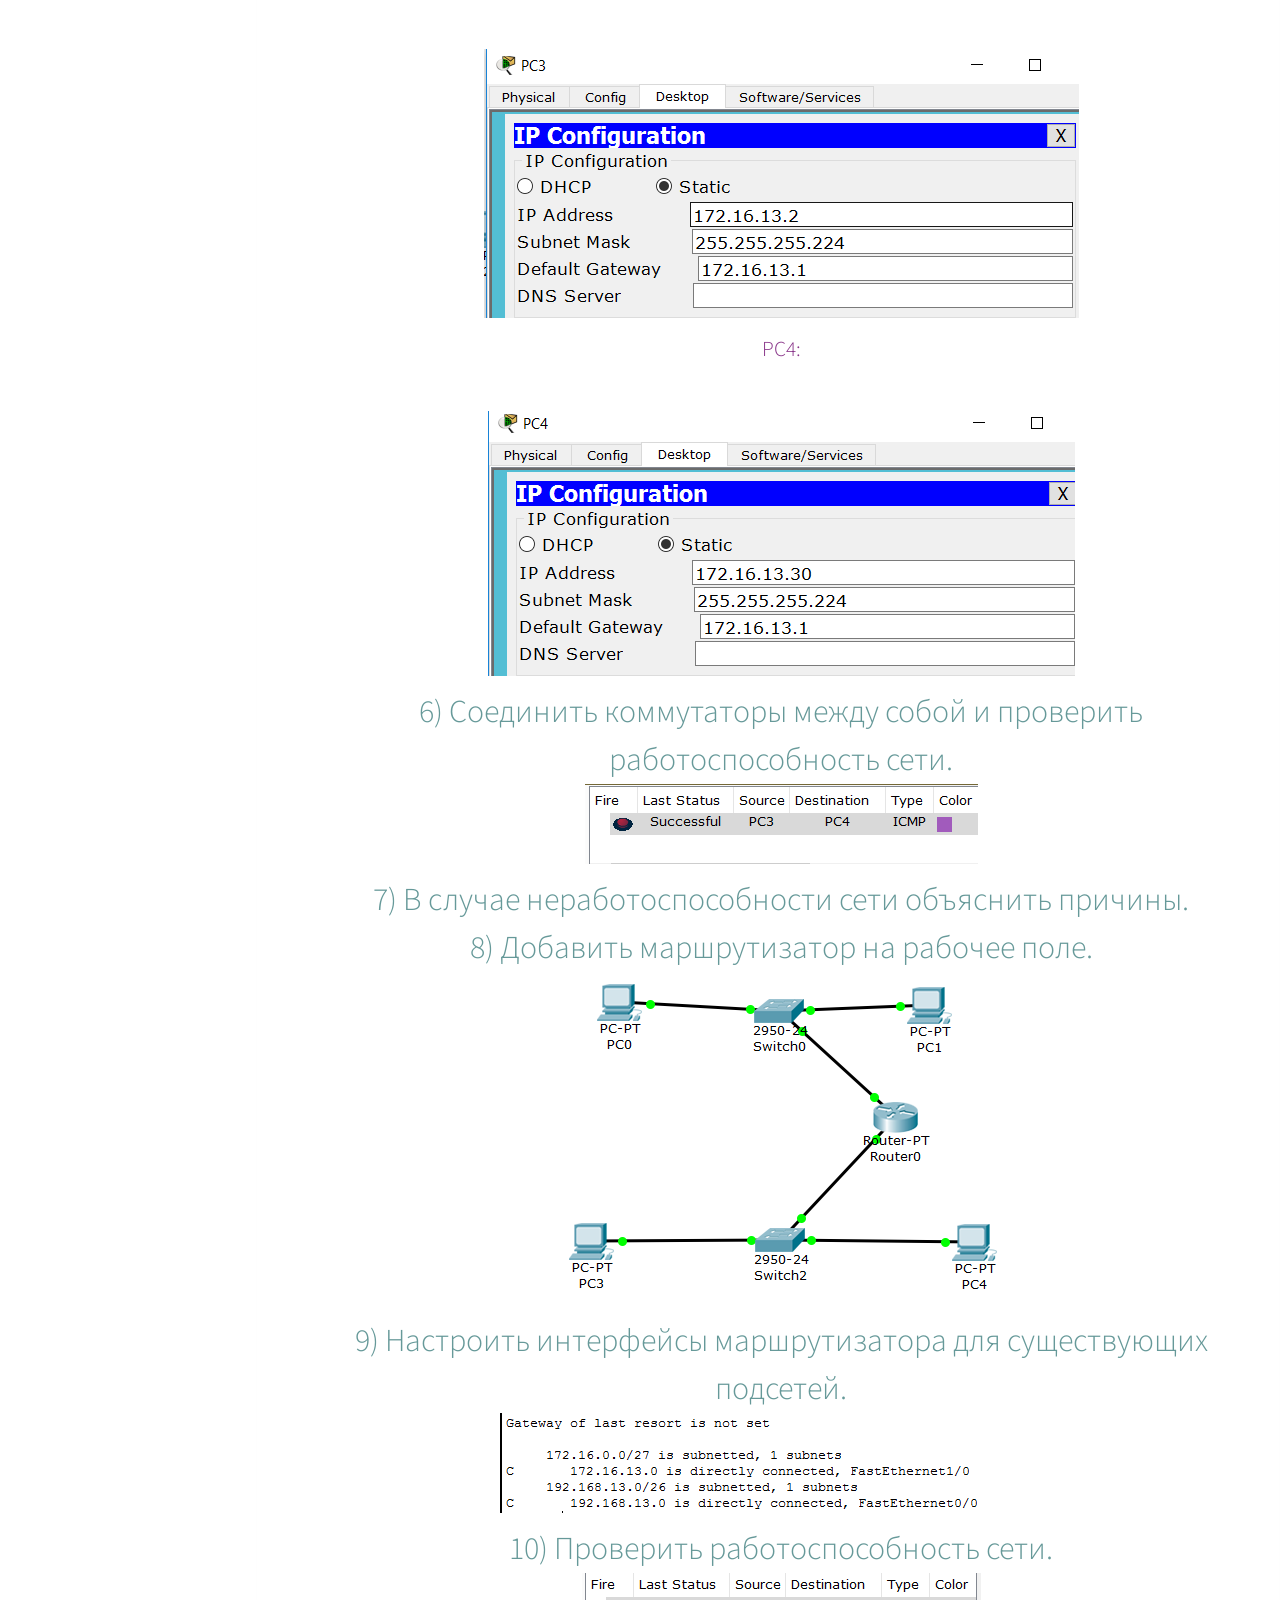
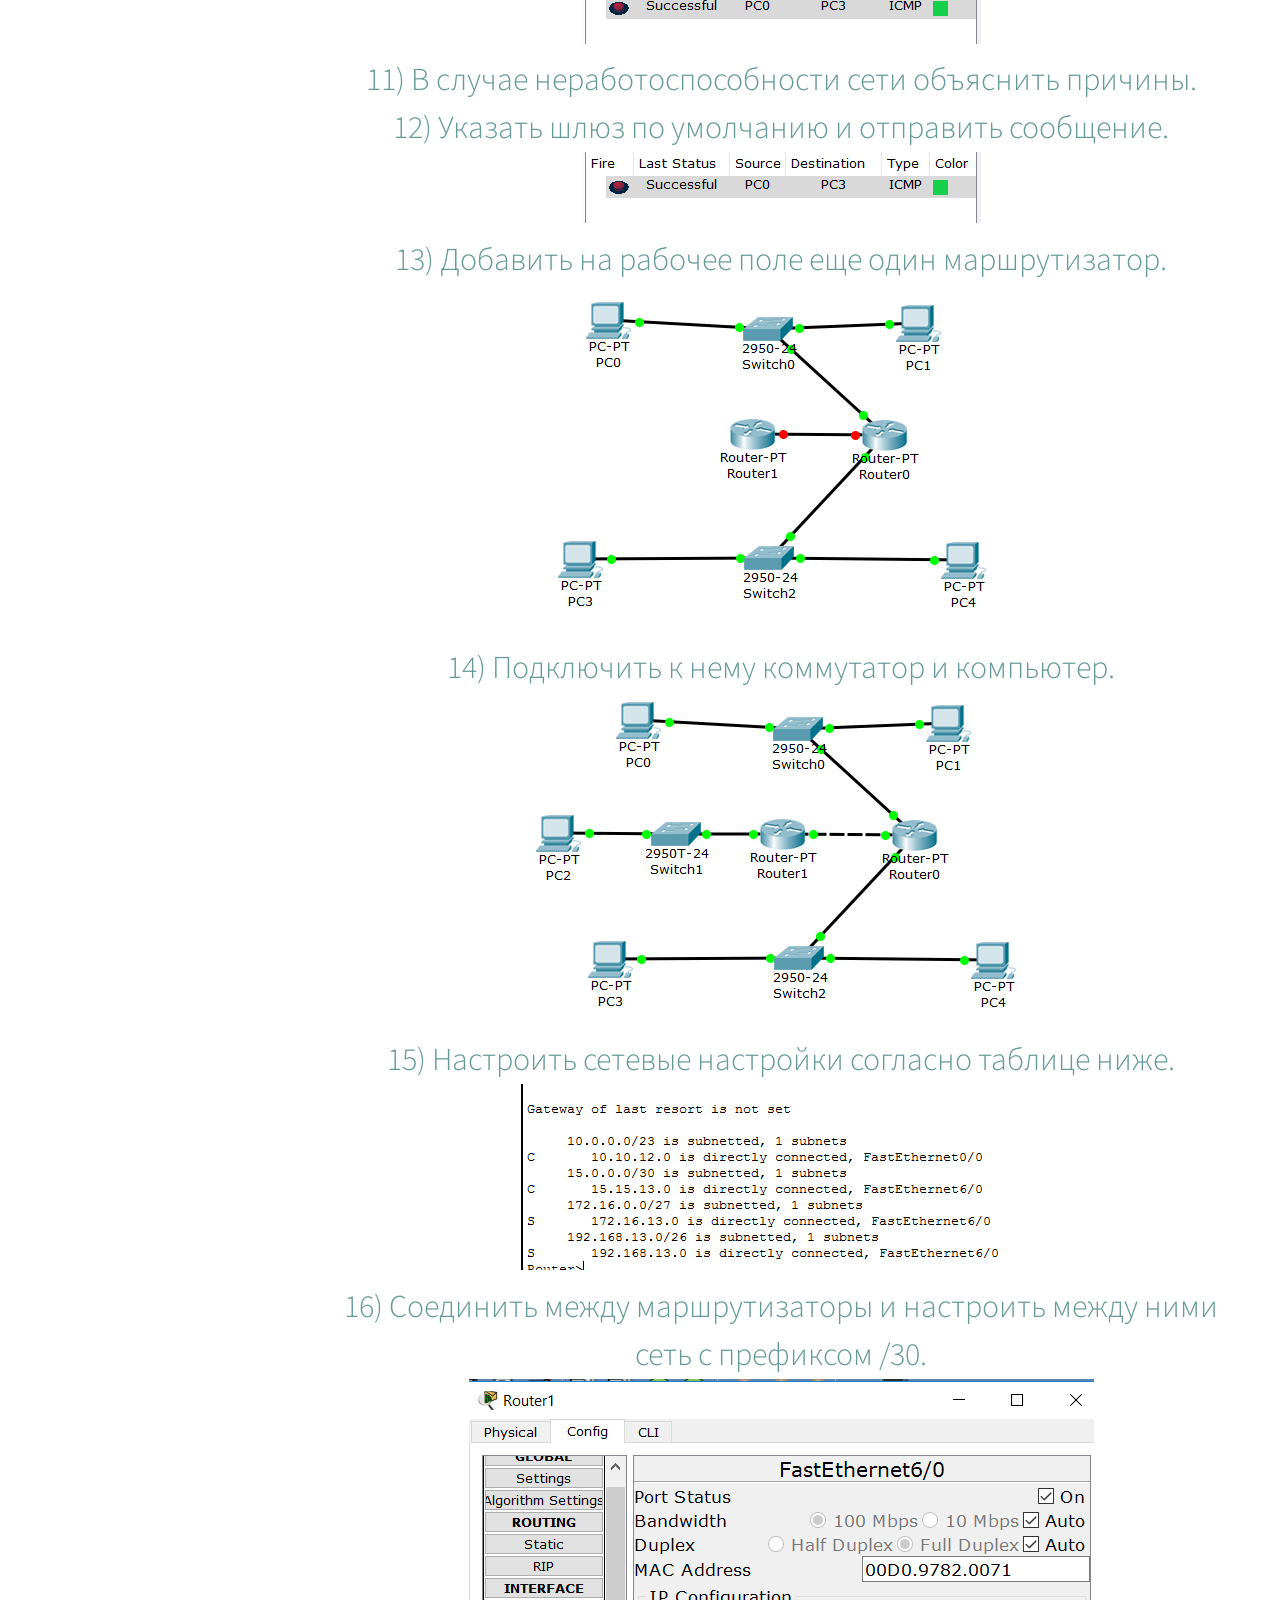
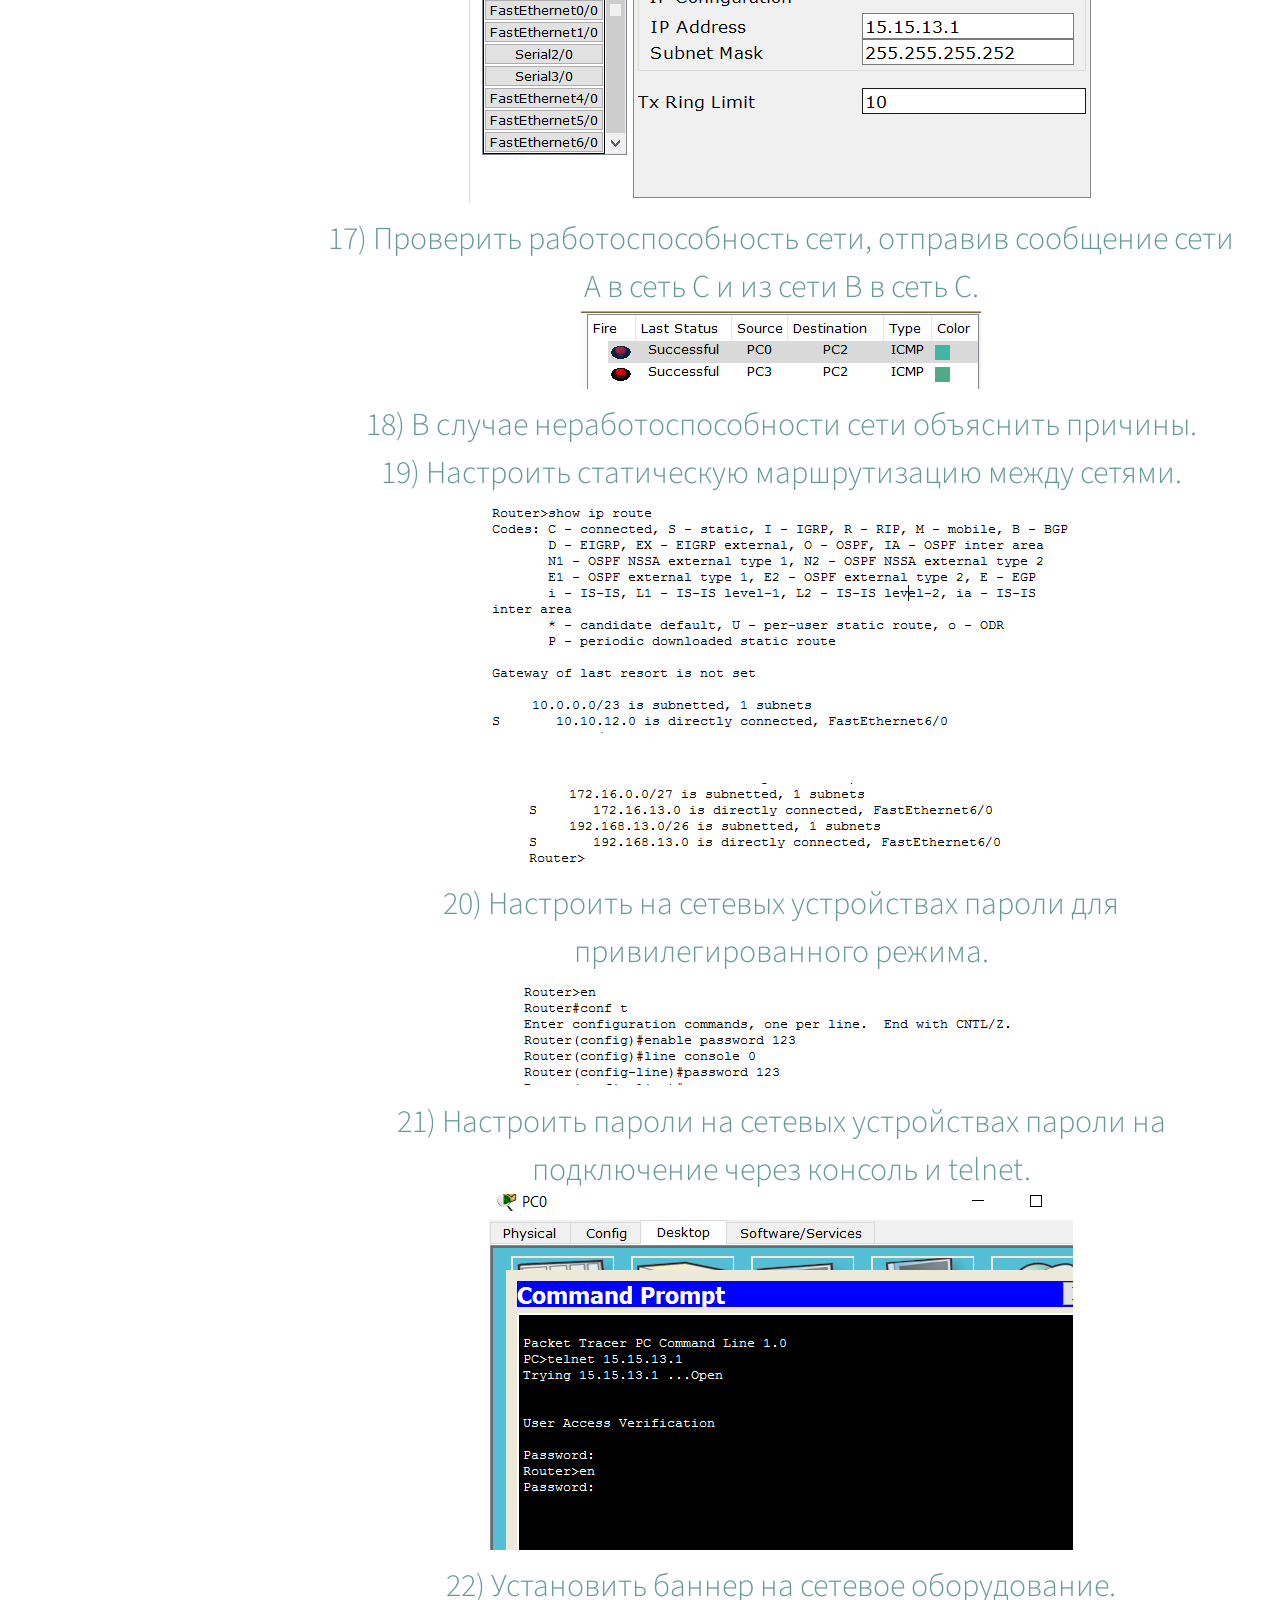
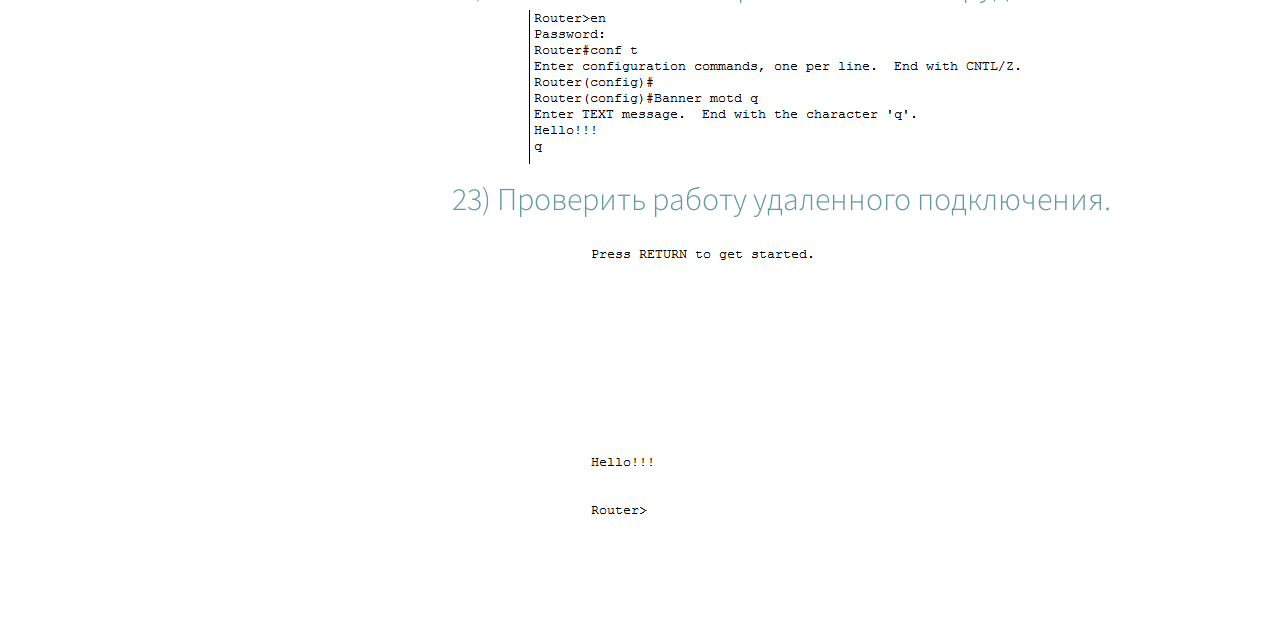
==== commit 4ab1da2a: "lab2 and lab3" ====
--- a/index.html
+++ b/index.html
@@ -69,17 +69,98 @@
 								<h2>Лабораторная работа №2</h2>
 							</header>
 
+							<!--  <a href="#" class="image featured"><img src="images/pic08.jpg" alt="" /></a>  -->
+
+							<p>1)Сформировать <a href="https://github.com/JimmyEagleEye/stankin.io.korkmasov/blob/master/README.md">команду</a> для разработки веб-приложения(SPA) и распределить роли.<br />
+							   2)Разработать <a href="http://hrtools.somee.com/">макет</a> страницы веб-приложения.<br />
+							   3)Прописать стили страницы на языке CSS.<br />
+							   4)Реализовать функциональность на js и json.</p>
 
 						</div>
 					</section>
 
-				<!-- Лаба3 -->
+					<!-- Лаба3 -->
 					<section id="laba3" class="four">
 						<div class="container">
 
 							<header>
 								<h2>Лабораторная работа №3</h2>
 							</header>
+
+
+
+							<ol>
+            <h2>Отчет по лабораторной работе:</h2>
+            <h3>Расчет диапазонов подсетей</h3>
+            <p class="screen"><img src="images/im1.png">
+
+                    </p><h3>1) Разместить на рабочем поле коммутатор и два компьютера и соединить их.</h3>
+                    <img src="images/1.png">
+                    <h3>2) Подключить консольный кабель для настройки оборудования.</h3>
+                    <h3>3) Настроить адресацию на добавленных компьютерах.</h3>
+                    <p>PC0:</p>
+                    <img src="images/2.png">
+                    <p>PC1:</p>
+                    <img src="images/3.png">
+                    <h3>4) Выполнить проверку работоспособности сети.</h3>
+                    <img src="images/4.png">
+                    <h3>5) Добавить на рабочее поле еще один коммутатор с двумя компьютерами и настроить адресацию из другой подсети.</h3>
+                    <img src="images/5.png">
+                    <p>PC3:</p>
+                    <img src="images/6.png">
+                    <p>PC4:</p>
+                    <img src="images/7.png">
+                    <h3>6) Соединить коммутаторы между собой и проверить работоспособность сети.</h3>
+                    <img src="images/10.png">
+                    <h3>7) В случае неработоспособности сети объяснить причины.</h3>
+                    <h3>8) Добавить маршрутизатор на рабочее поле.</h3>
+                    <img src="images/11.png">
+                    <h3>9) Настроить интерфейсы маршрутизатора для существующих подсетей.</h3>
+                    <img src="images/12.png">
+                    <h3>10) Проверить работоспособность сети.</h3>
+                    <img src="images/13.png">
+                    <h3>11) В случае неработоспособности сети объяснить причины.</h3>
+                    <h3>12) Указать шлюз по умолчанию и отправить сообщение.</h3>
+                    <img src="images/13.png">
+                    <h3>13) Добавить на рабочее поле еще один маршрутизатор.</h3>
+                    <img src="images/14.png">
+                    <h3>14) Подключить к нему коммутатор и компьютер.</h3>
+                    <img src="images/15.png">
+                    <h3>15) Настроить сетевые настройки согласно таблице ниже.</h3>
+                    <img src="images/16.png">
+                    <h3>16) Соединить между маршрутизаторы и настроить между ними сеть с префиксом /30.</h3>
+                    <img src="images/16.1.png">
+                    <h3>17) Проверить работоспособность сети, отправив сообщение сети A в сеть С и из сети В в сеть С.</h3>
+                    <img src="images/17.png">
+                    <h3>18) В случае неработоспособности сети объяснить причины.</h3>
+                    <h3>19) Настроить статическую маршрутизацию между сетями.</h3>
+                    <img src="images/18.png">
+                    <br> <br>
+                    <img src="images/19.png">
+                    <h3>20) Настроить на сетевых устройствах пароли для привилегированного режима.</h3>
+                     <img src="images/20.png">
+                    <h3>21) Настроить пароли на сетевых устройствах пароли на подключение через консоль и telnet.</h3>
+                    <img src="images/21.png">
+                    <h3>22) Установить баннер на сетевое оборудование.</h3>
+                    <img src="images/22.png">
+                    <h3>23) Проверить работу удаленного подключения.</h3>
+                    <img src="images/23.png">
+            </ol>
+
+							<!--  <p>Про тре</p>  -->
+
+							<!--  <form method="post" action="#">
+								<div class="row">
+									<div class="col-6 col-12-mobile"><input type="text" name="name" placeholder="Name" /></div>
+									<div class="col-6 col-12-mobile"><input type="text" name="email" placeholder="Email" /></div>
+									<div class="col-12">
+										<textarea name="message" placeholder="Message"></textarea>
+									</div>
+									<div class="col-12">
+										<input type="submit" value="Send Message" />
+									</div>
+								</div>
+							</form>  -->
 
 						</div>
 					</section>
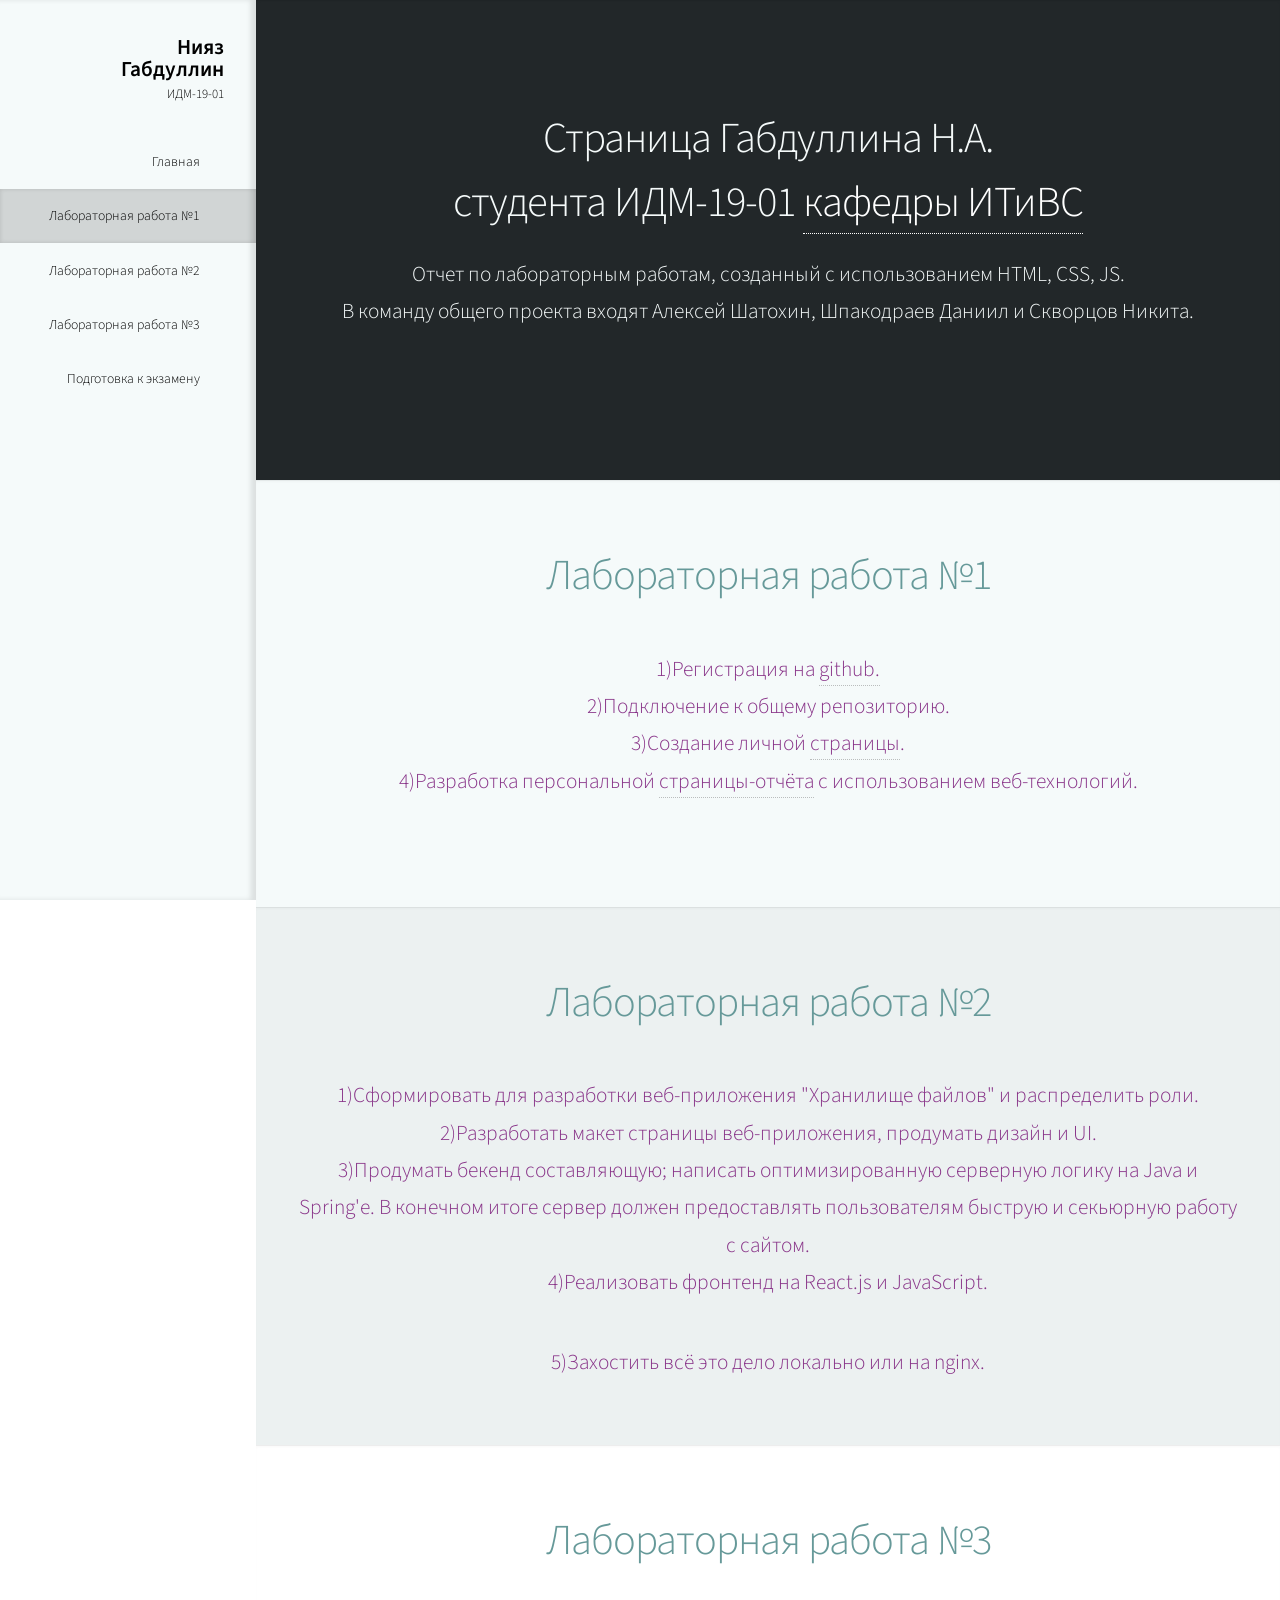
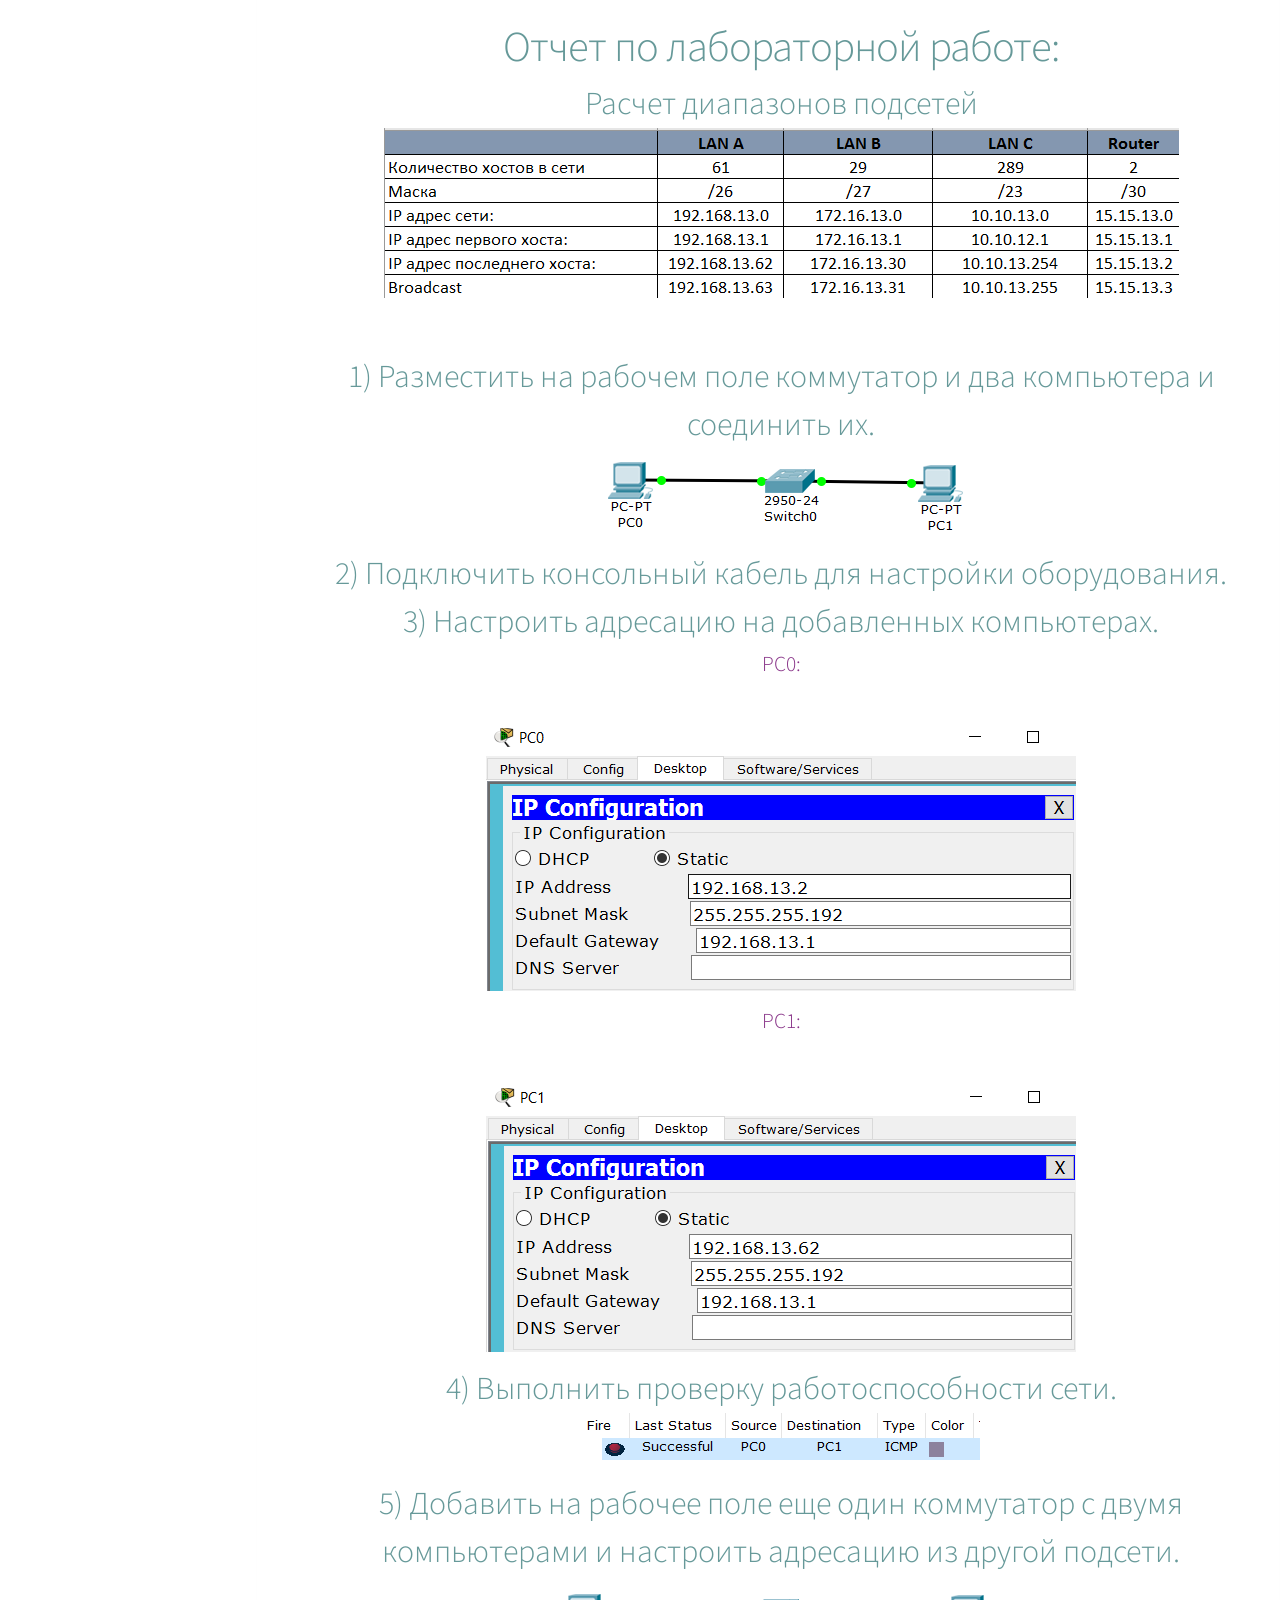
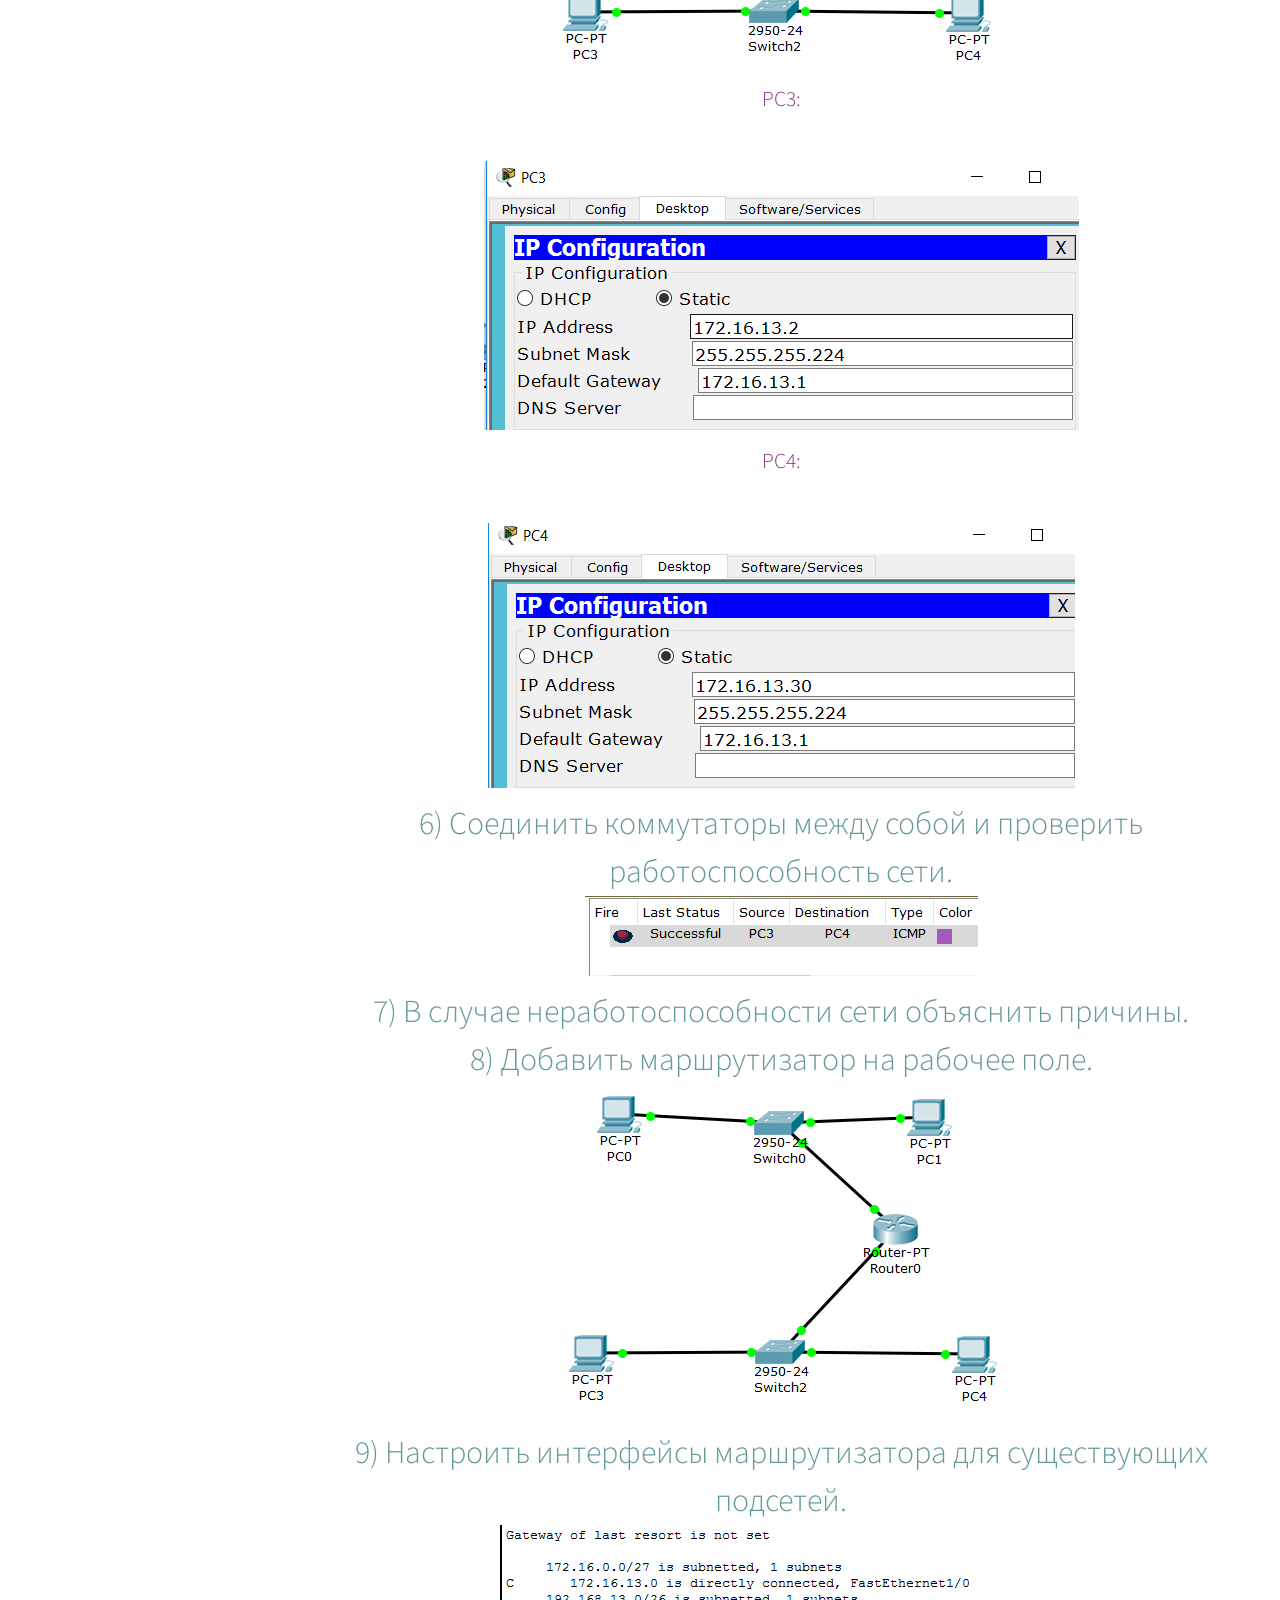
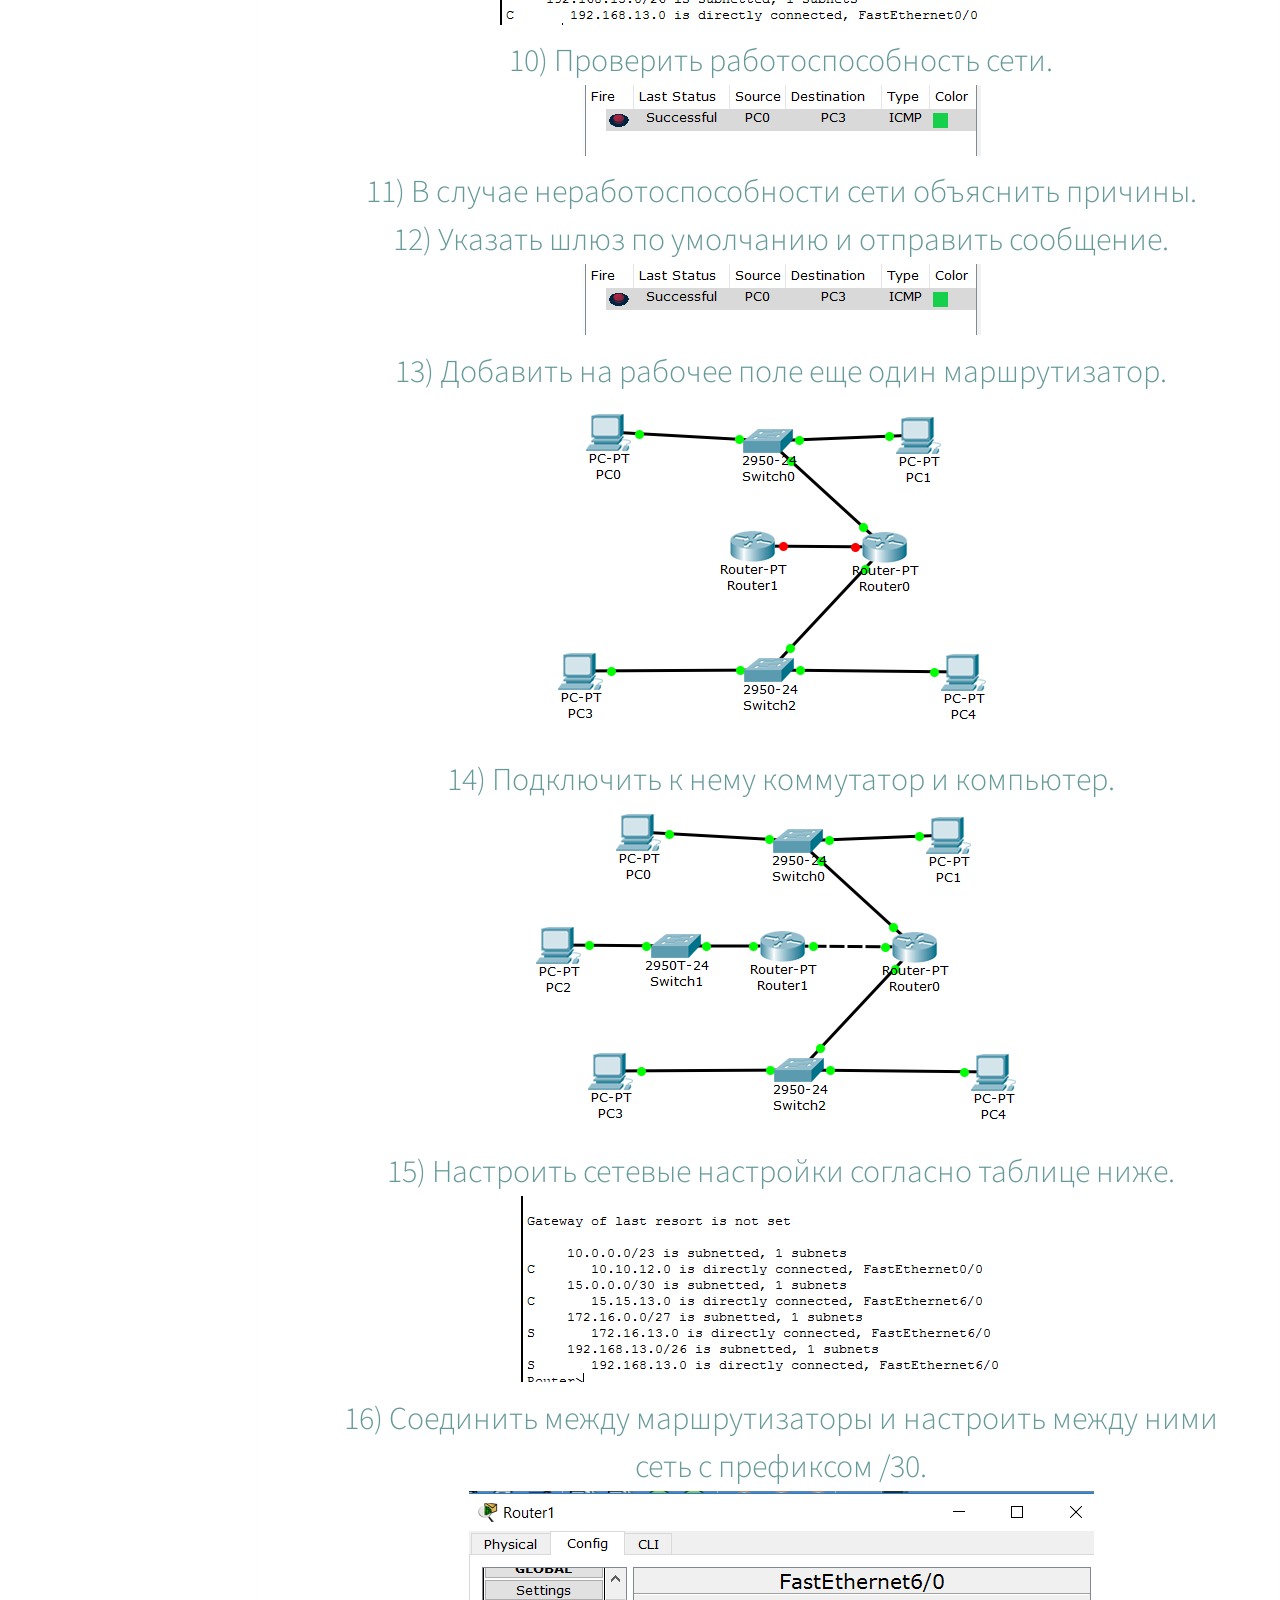
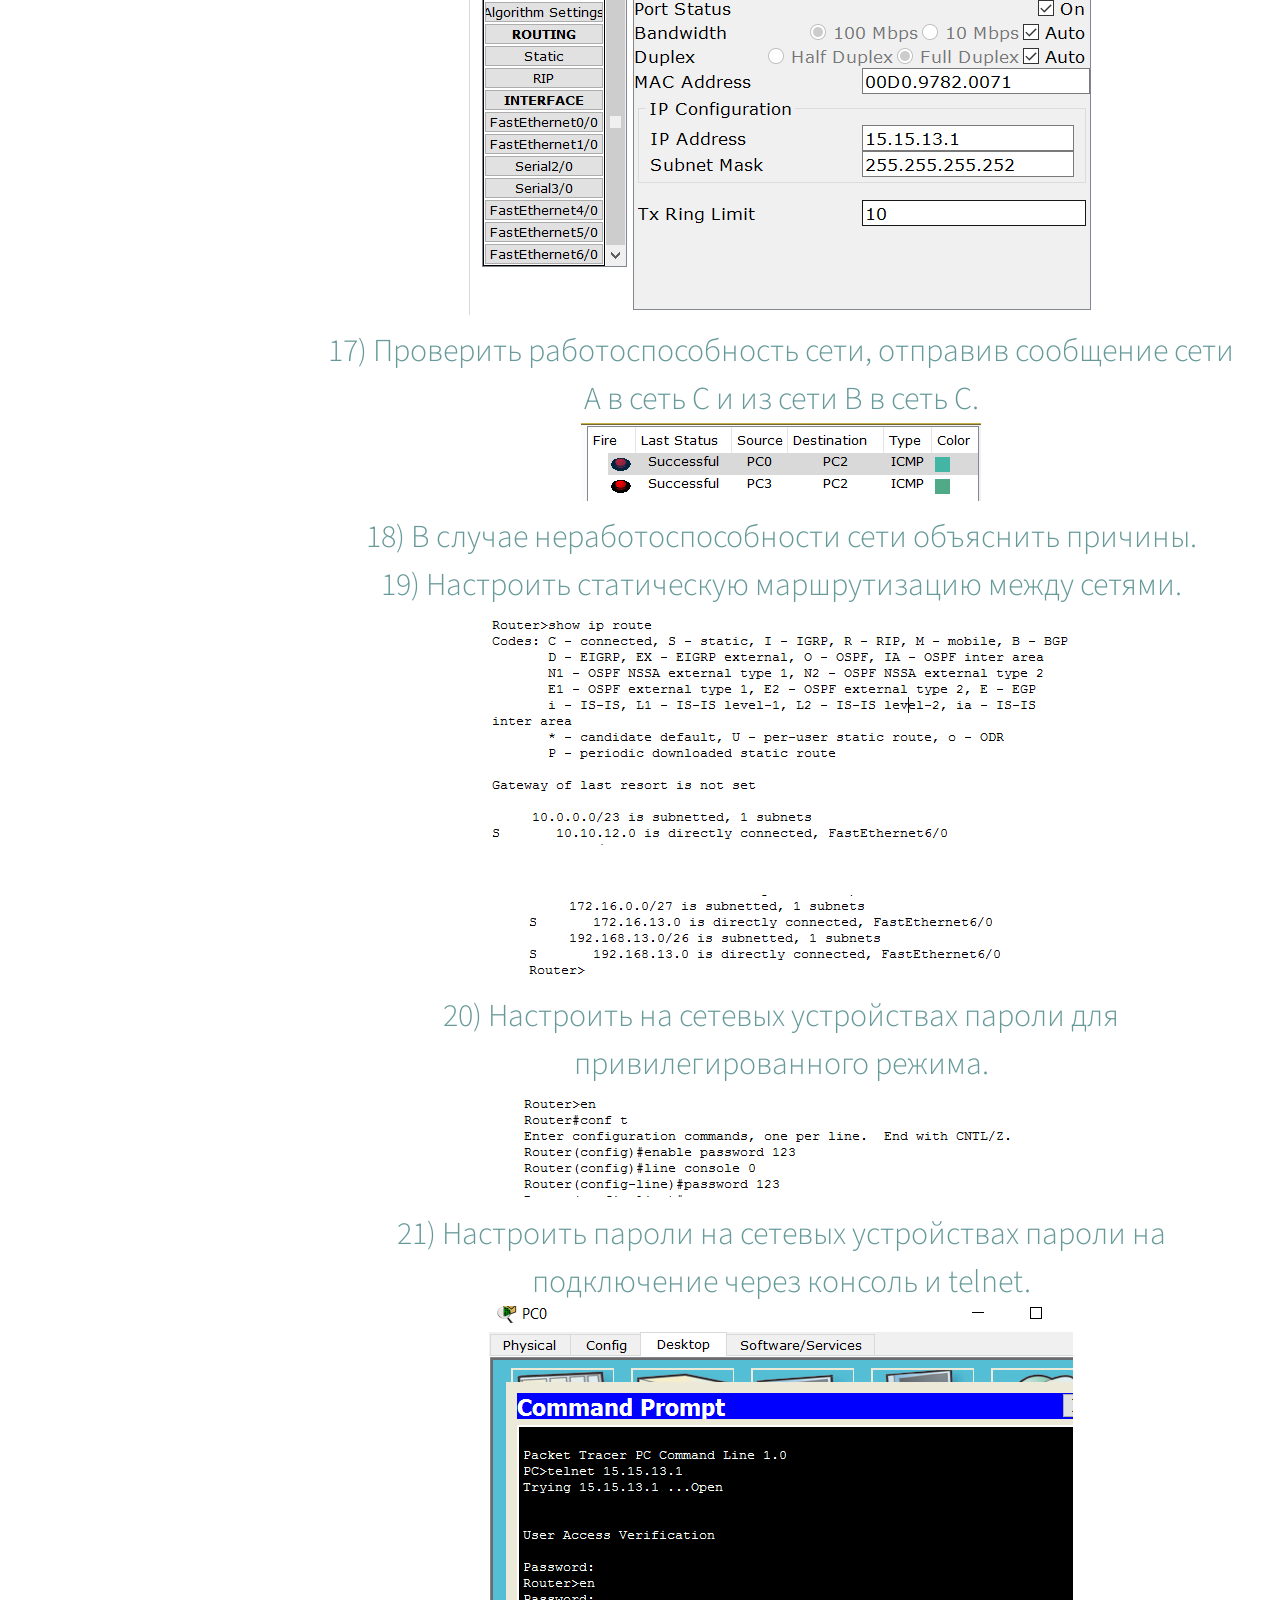
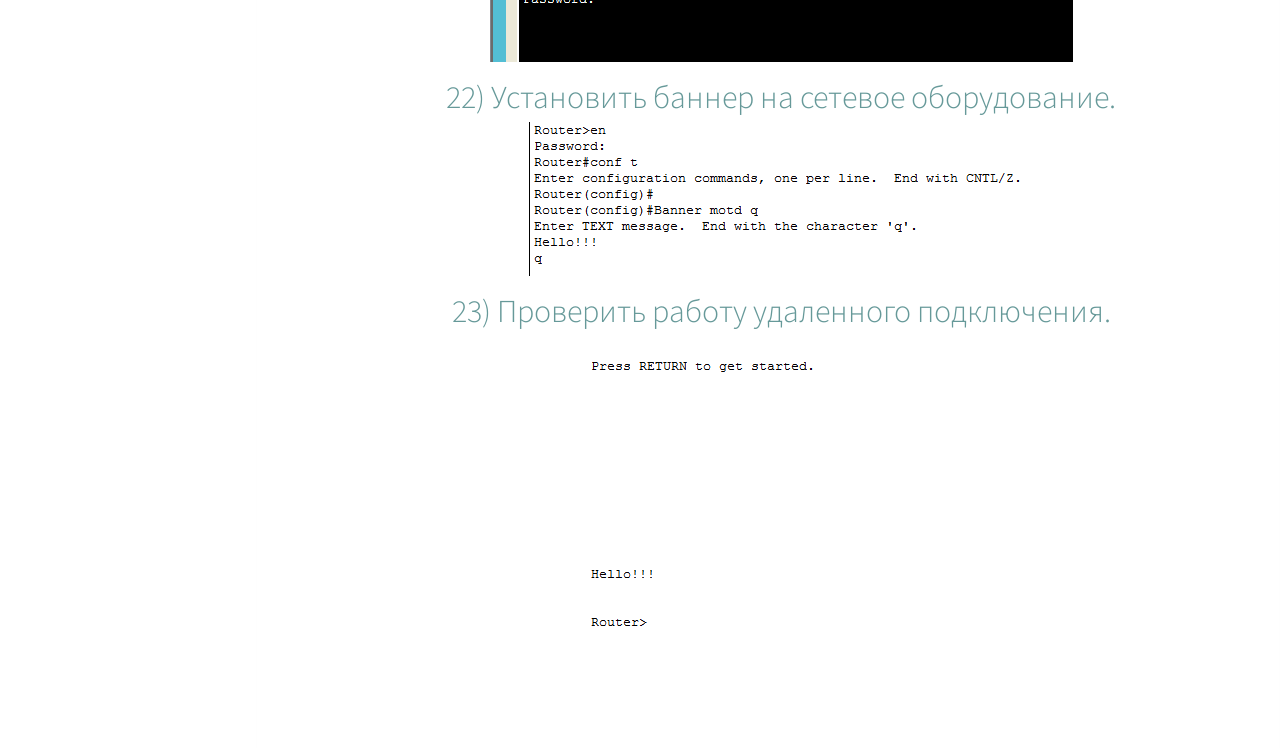
==== commit f2c9cb6b: "new" ====
--- a/index.html
+++ b/index.html
@@ -71,10 +71,11 @@
 
 							<!--  <a href="#" class="image featured"><img src="images/pic08.jpg" alt="" /></a>  -->
 
-							<p>1)Сформировать <a href="https://github.com/JimmyEagleEye/stankin.io.korkmasov/blob/master/README.md">команду</a> для разработки веб-приложения(SPA) и распределить роли.<br />
-							   2)Разработать <a href="http://hrtools.somee.com/">макет</a> страницы веб-приложения.<br />
-							   3)Прописать стили страницы на языке CSS.<br />
-							   4)Реализовать функциональность на js и json.</p>
+							<p>1)Сформировать для разработки веб-приложения "Хранилище файлов" и распределить роли.<br />
+							   2)Разработать макет страницы веб-приложения, продумать дизайн и UI.<br />
+							   3)Продумать бекенд составляющую; написать оптимизированную серверную логику на Java и Spring'е. В конечном итоге сервер должен предоставлять пользователям быструю и секьюрную работу с сайтом.<br />
+							   4)Реализовать фронтенд на React.js и JavaScript.</p>
+							   5)Захостить всё это дело локально или на nginx.
 
 						</div>
 					</section>
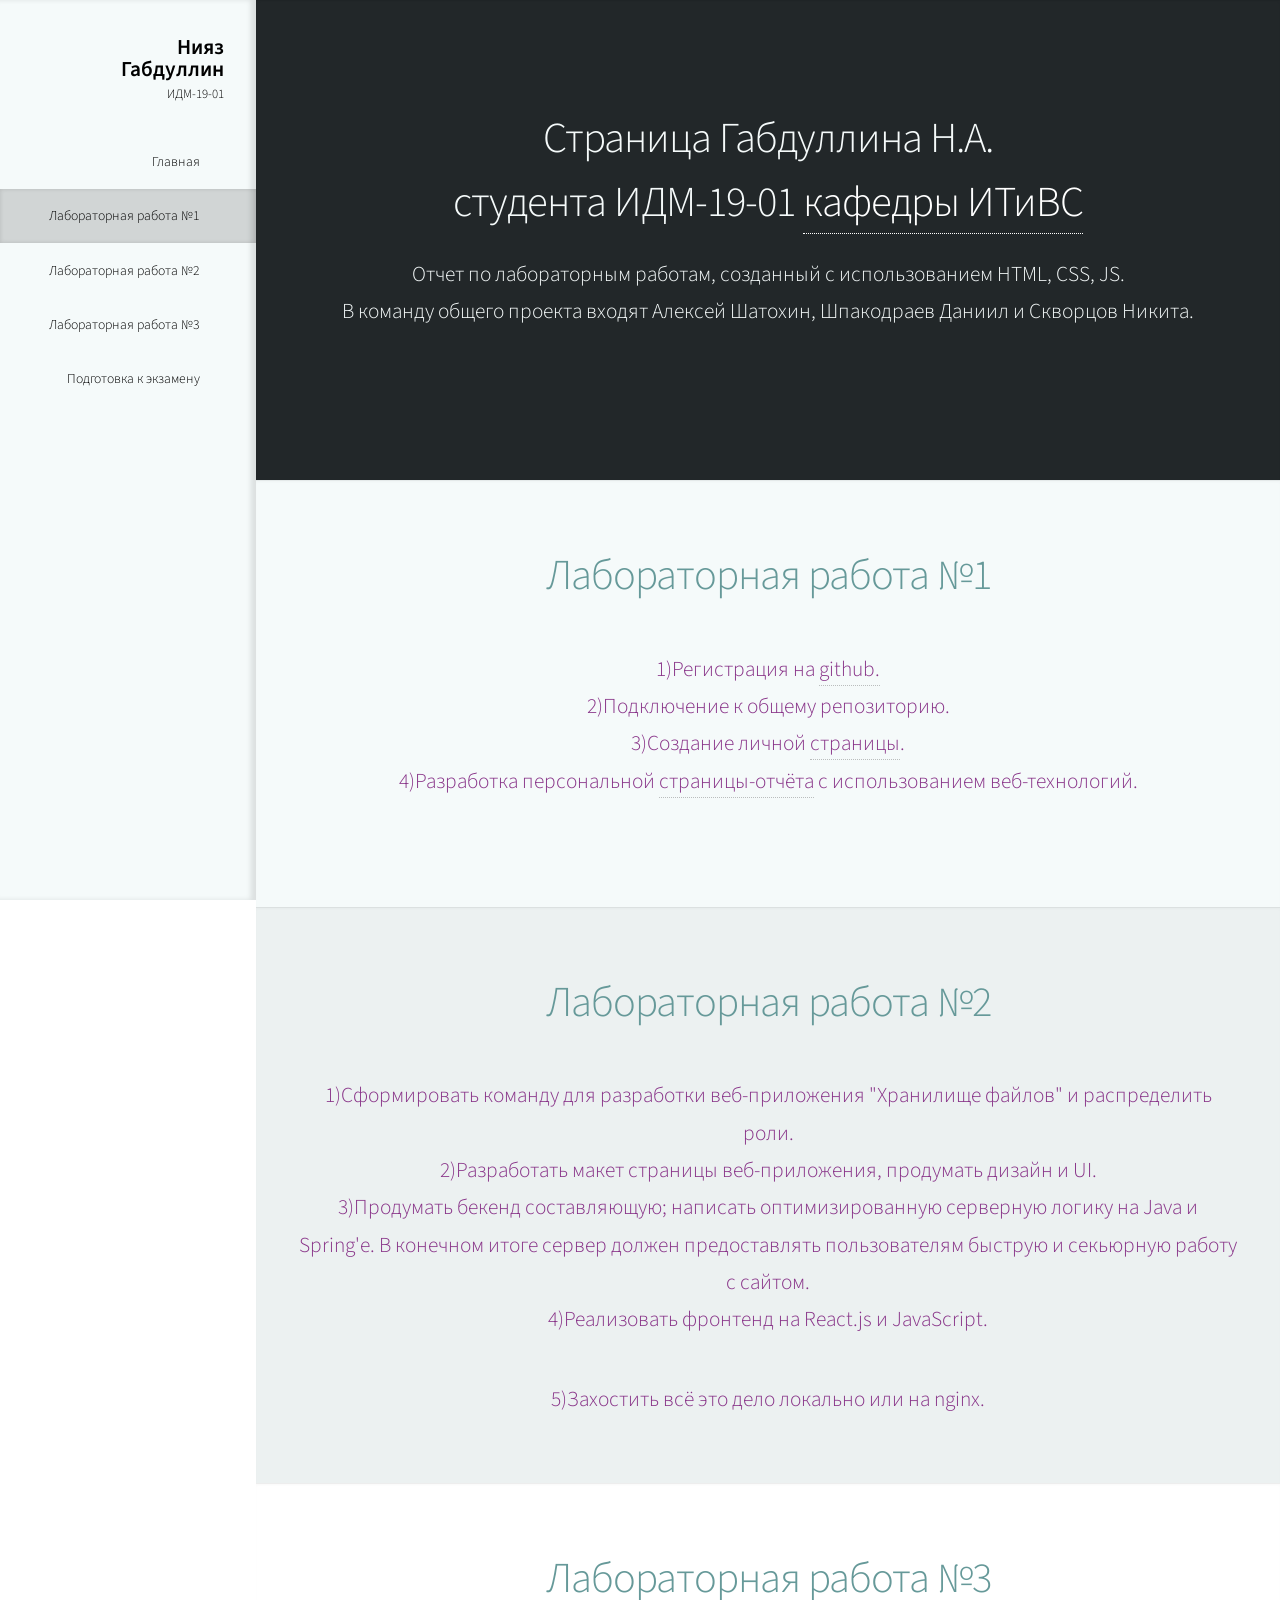
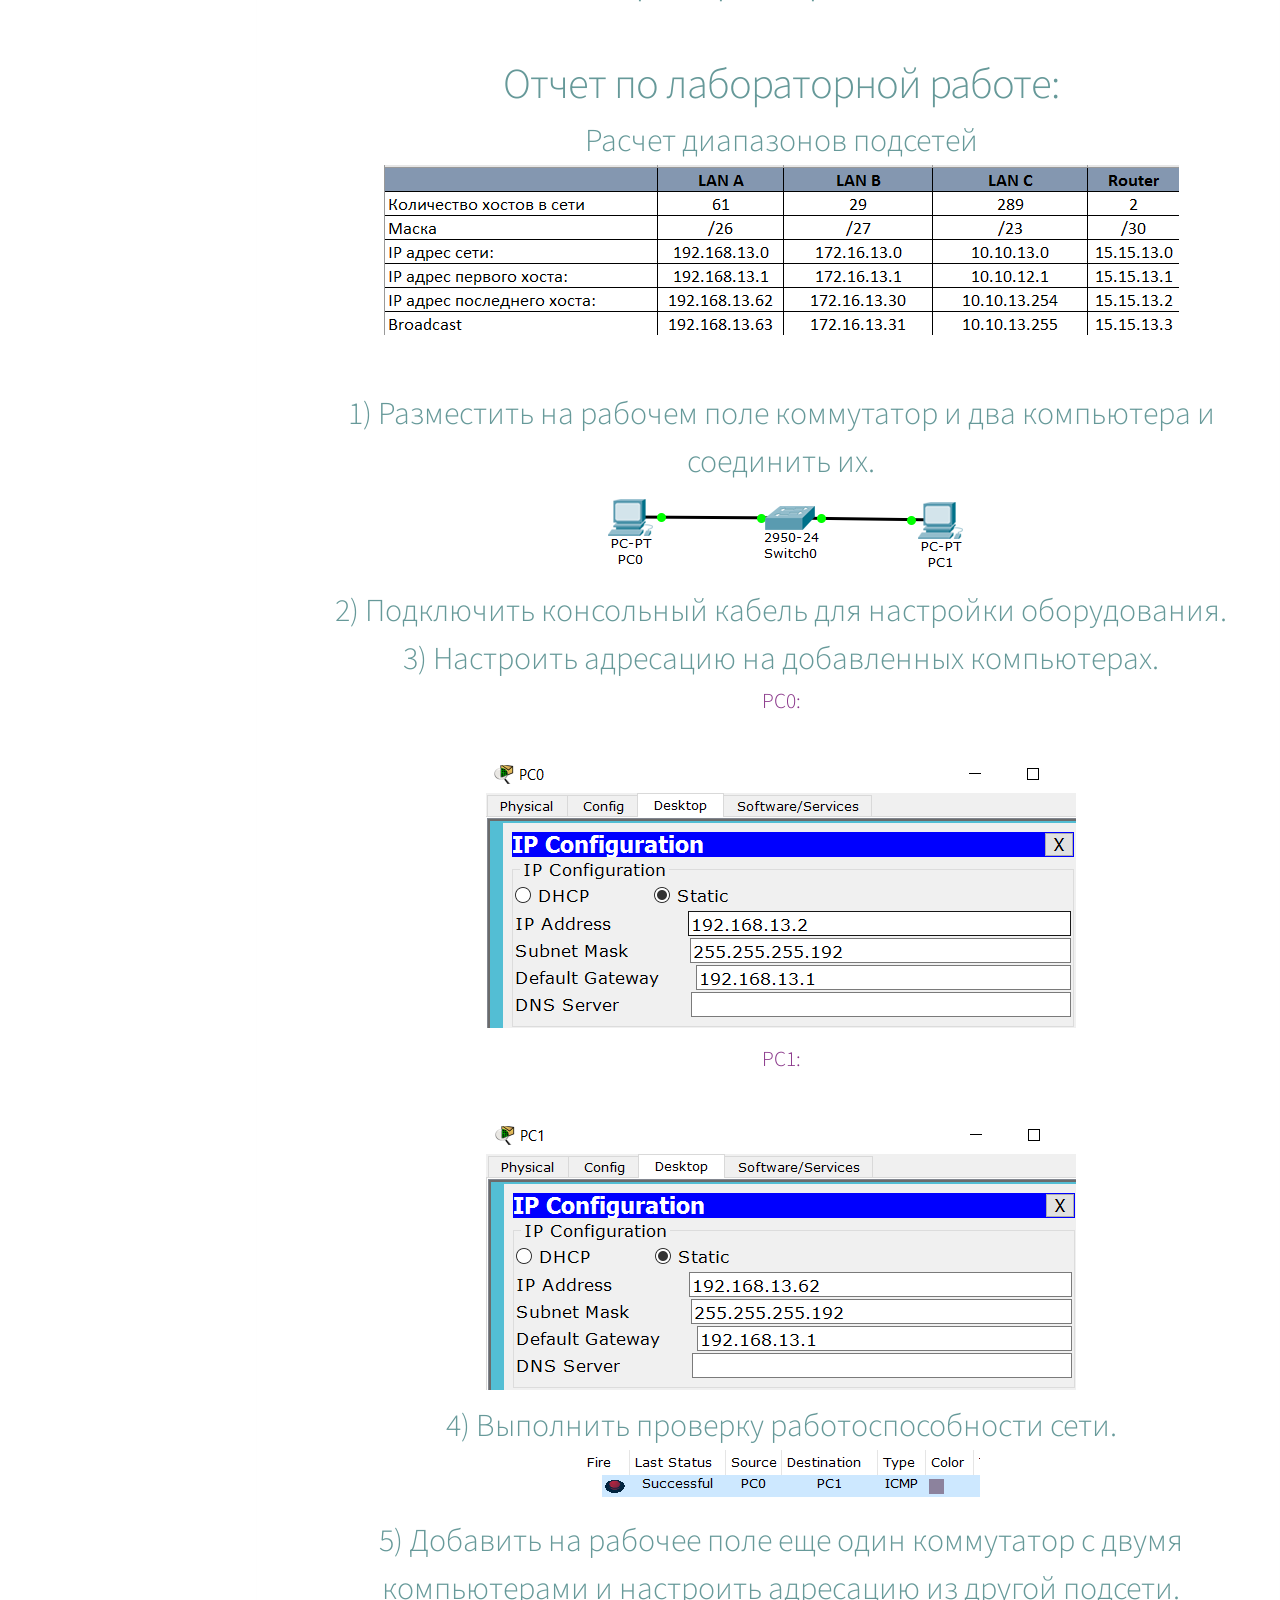
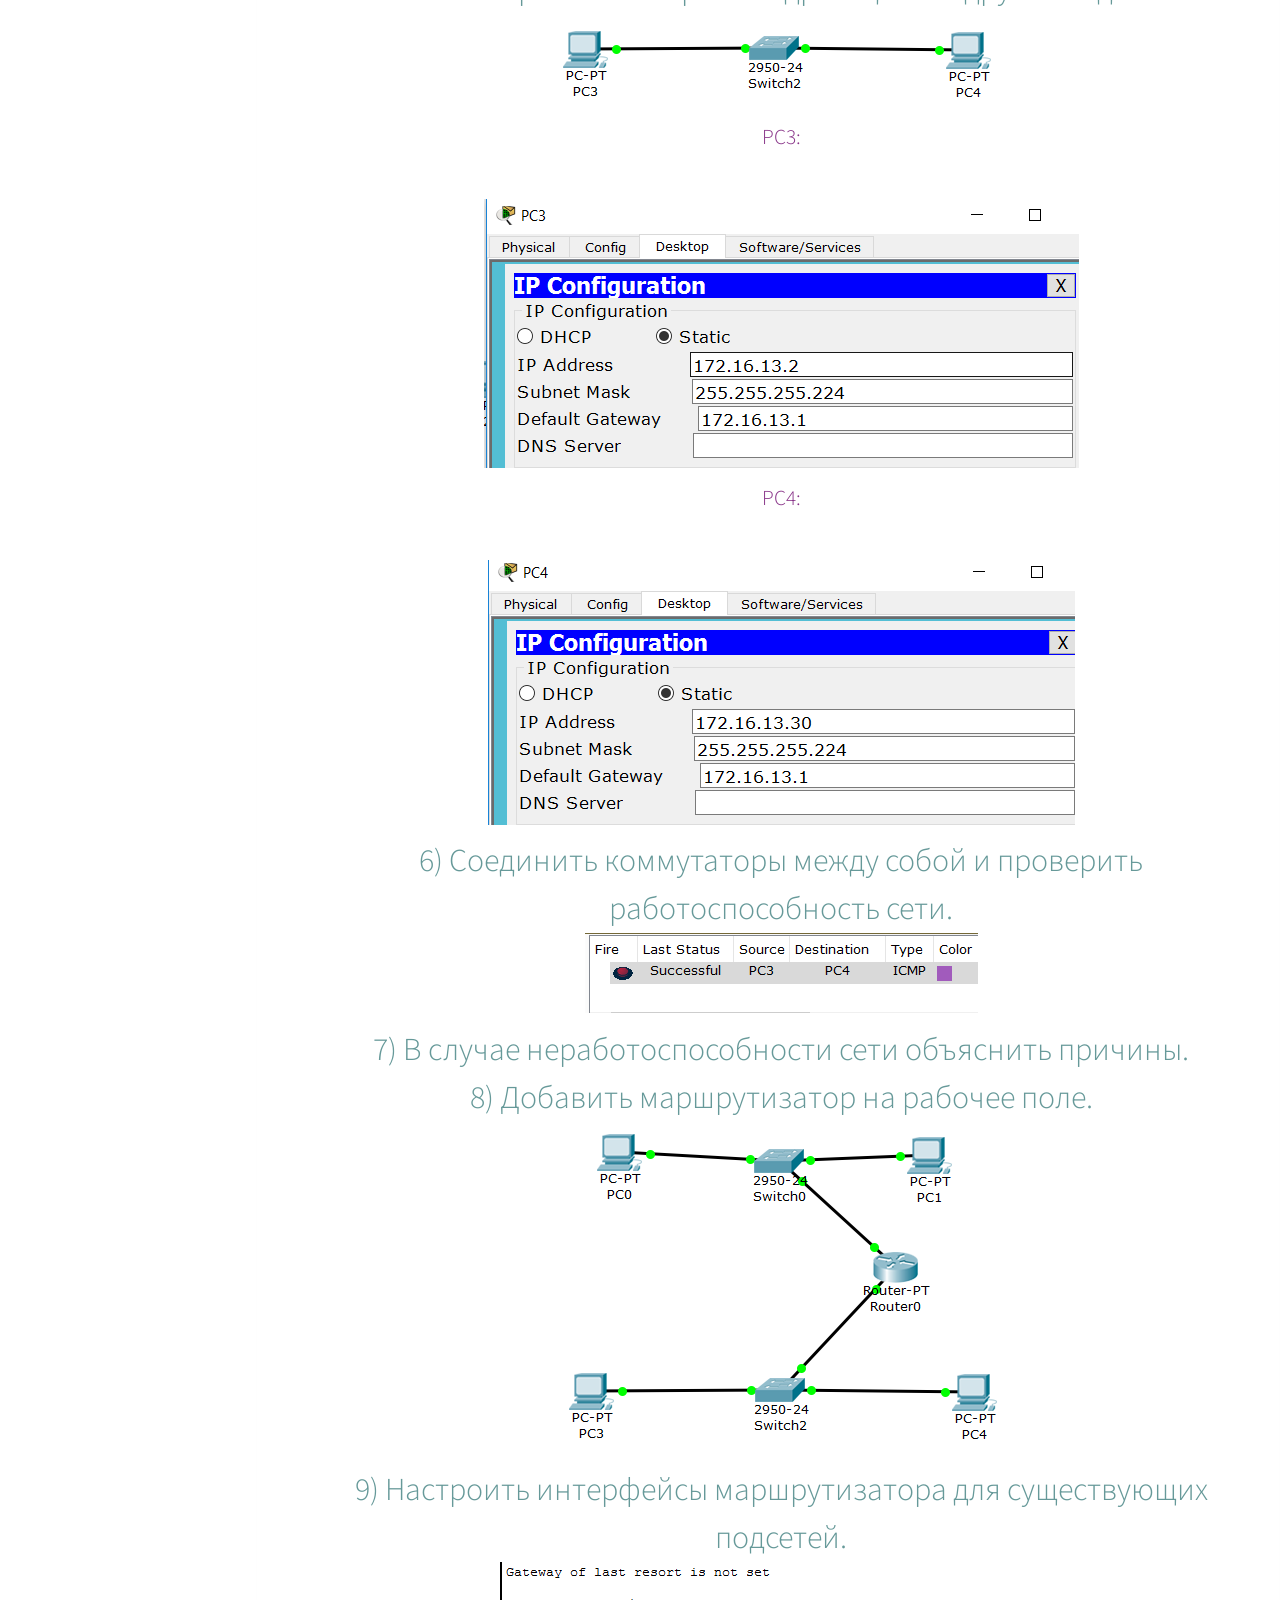
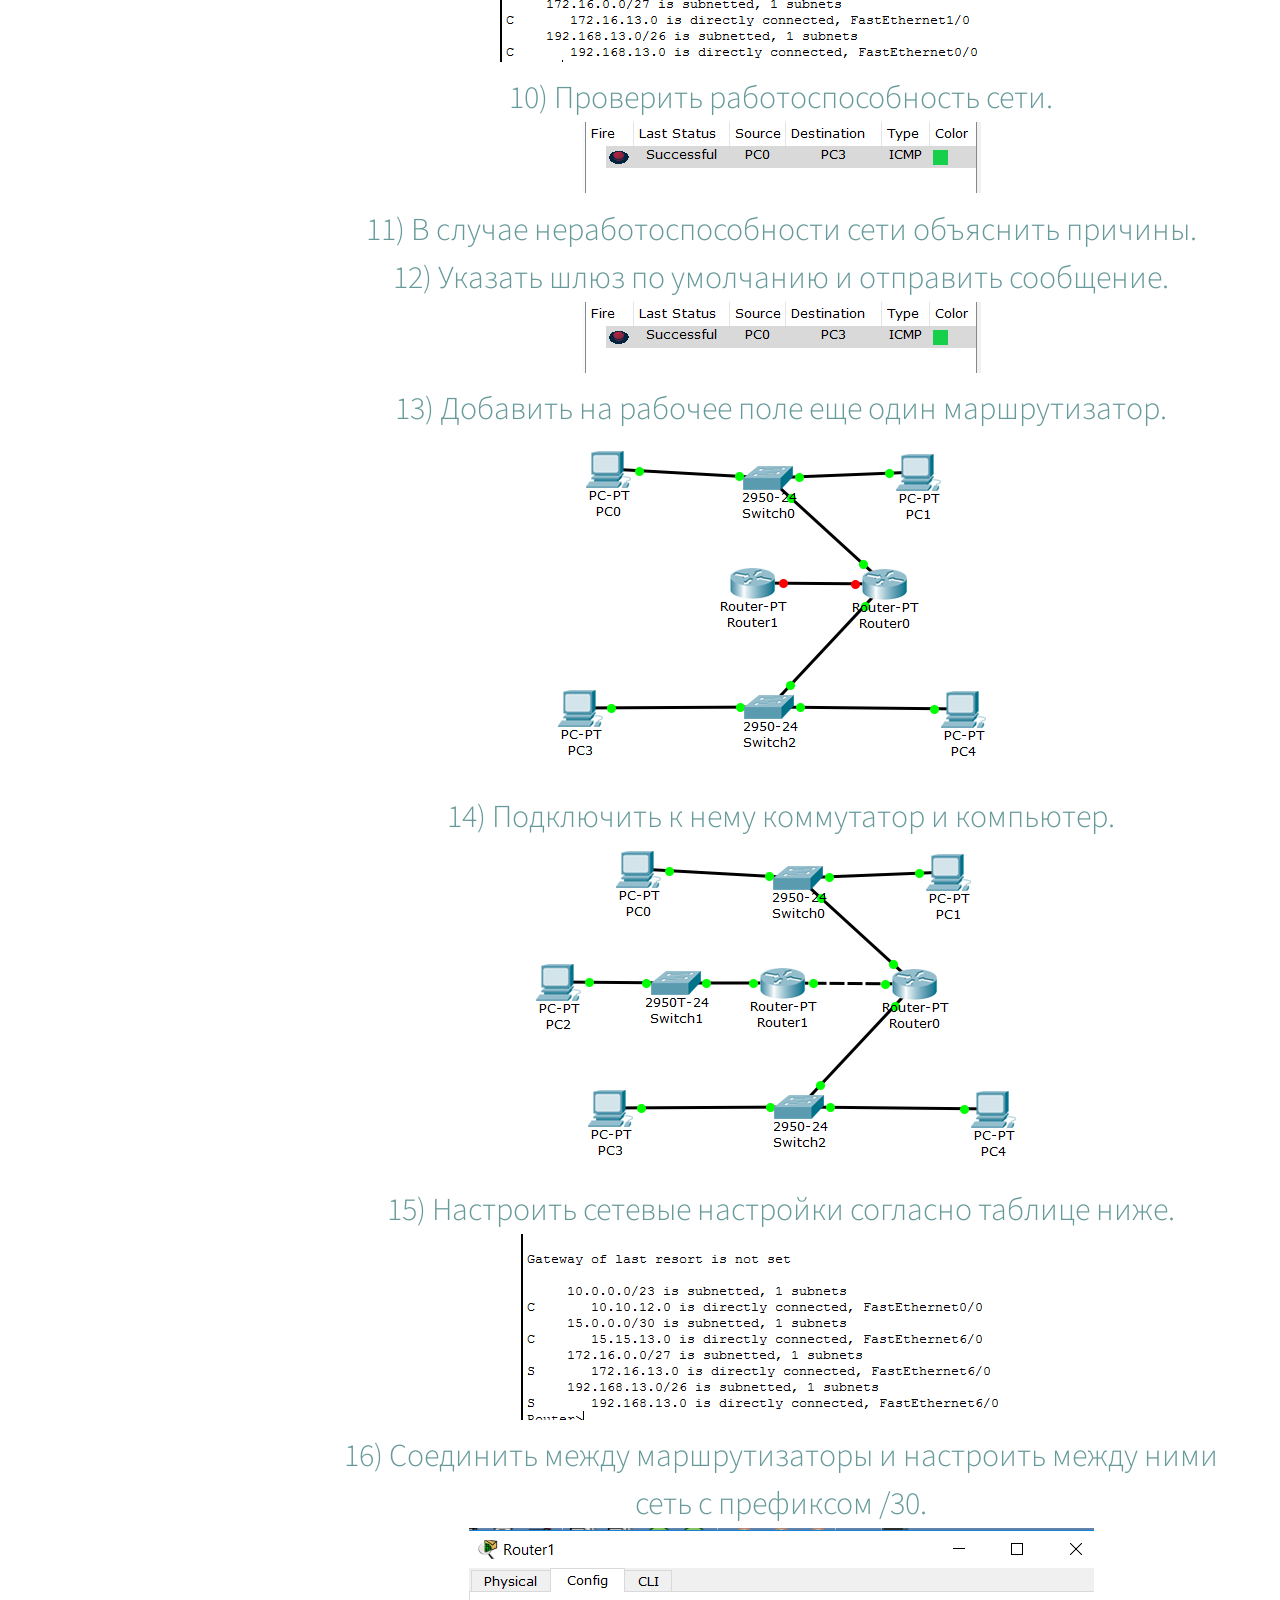
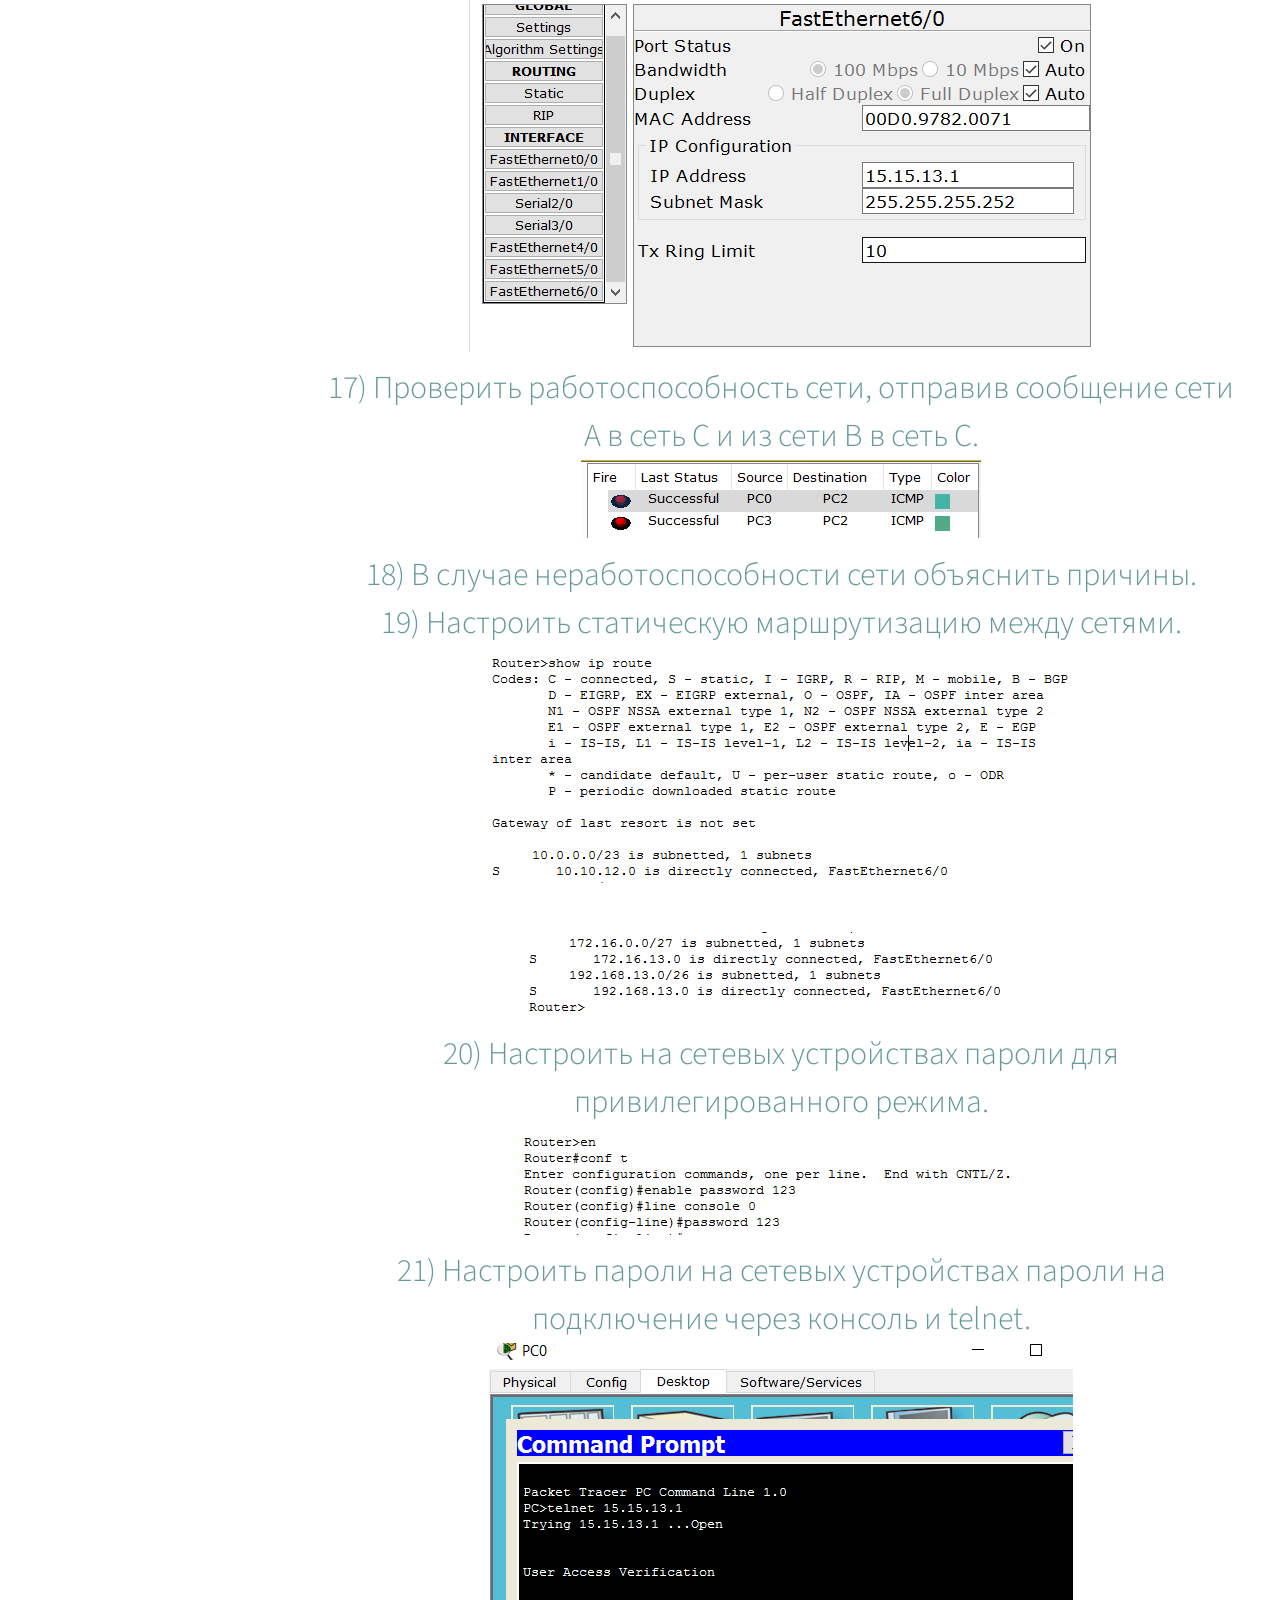
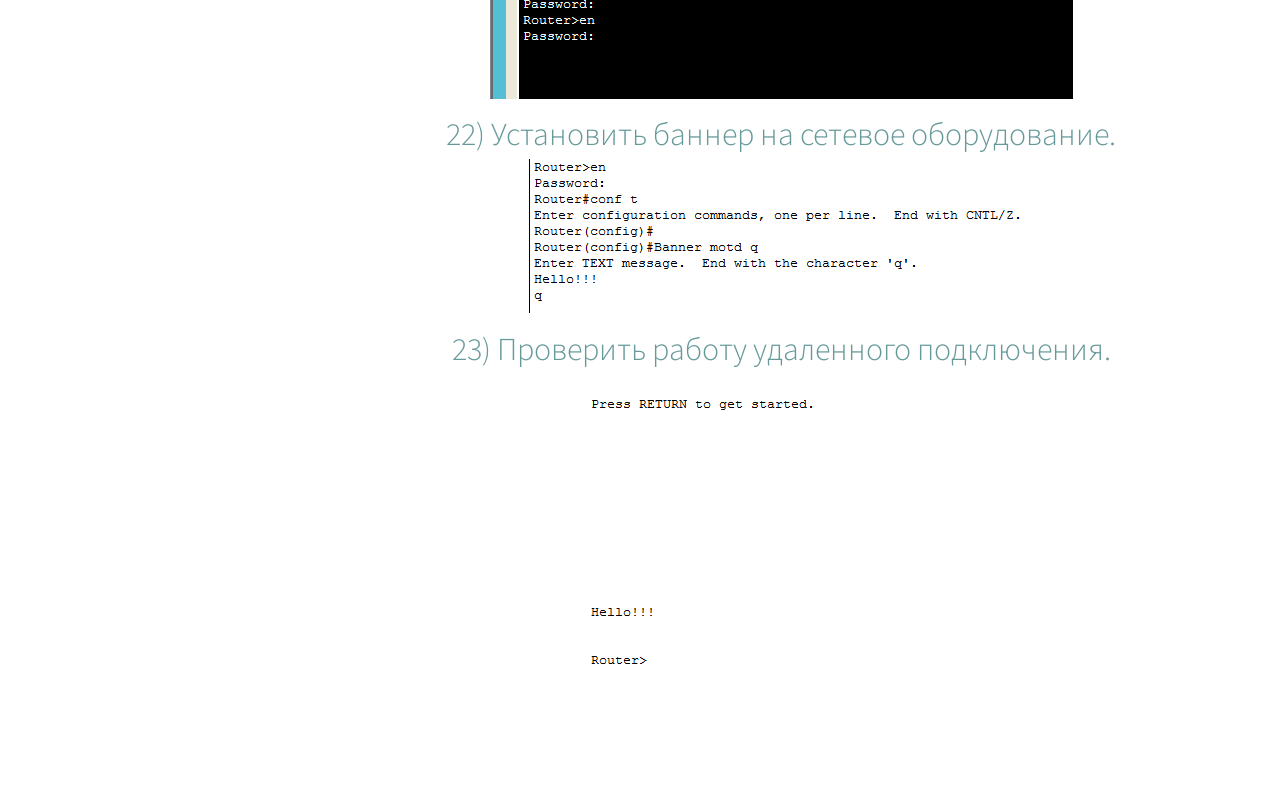
==== commit fec7af59: "newnewnew" ====
--- a/index.html
+++ b/index.html
@@ -71,7 +71,7 @@
 
 							<!--  <a href="#" class="image featured"><img src="images/pic08.jpg" alt="" /></a>  -->
 
-							<p>1)Сформировать для разработки веб-приложения "Хранилище файлов" и распределить роли.<br />
+							<p>1)Сформировать команду для разработки веб-приложения "Хранилище файлов" и распределить роли.<br />
 							   2)Разработать макет страницы веб-приложения, продумать дизайн и UI.<br />
 							   3)Продумать бекенд составляющую; написать оптимизированную серверную логику на Java и Spring'е. В конечном итоге сервер должен предоставлять пользователям быструю и секьюрную работу с сайтом.<br />
 							   4)Реализовать фронтенд на React.js и JavaScript.</p>
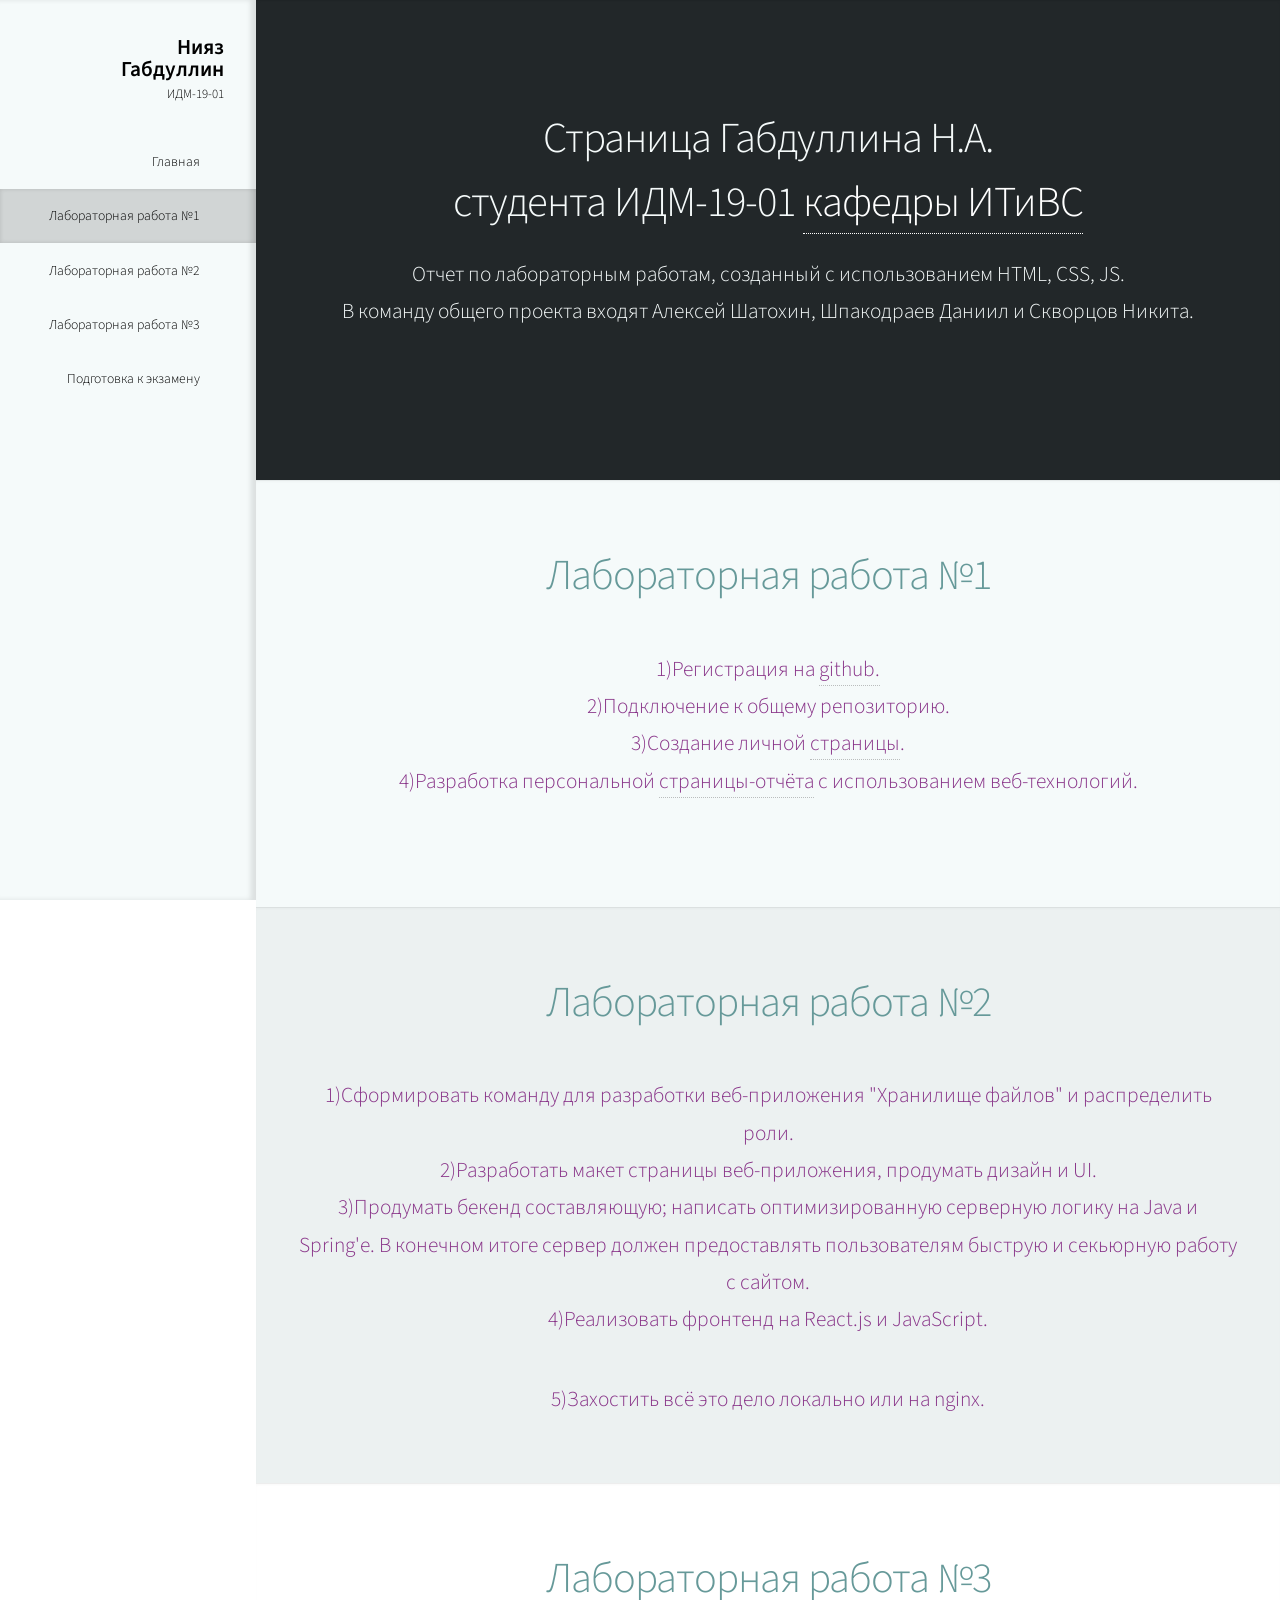
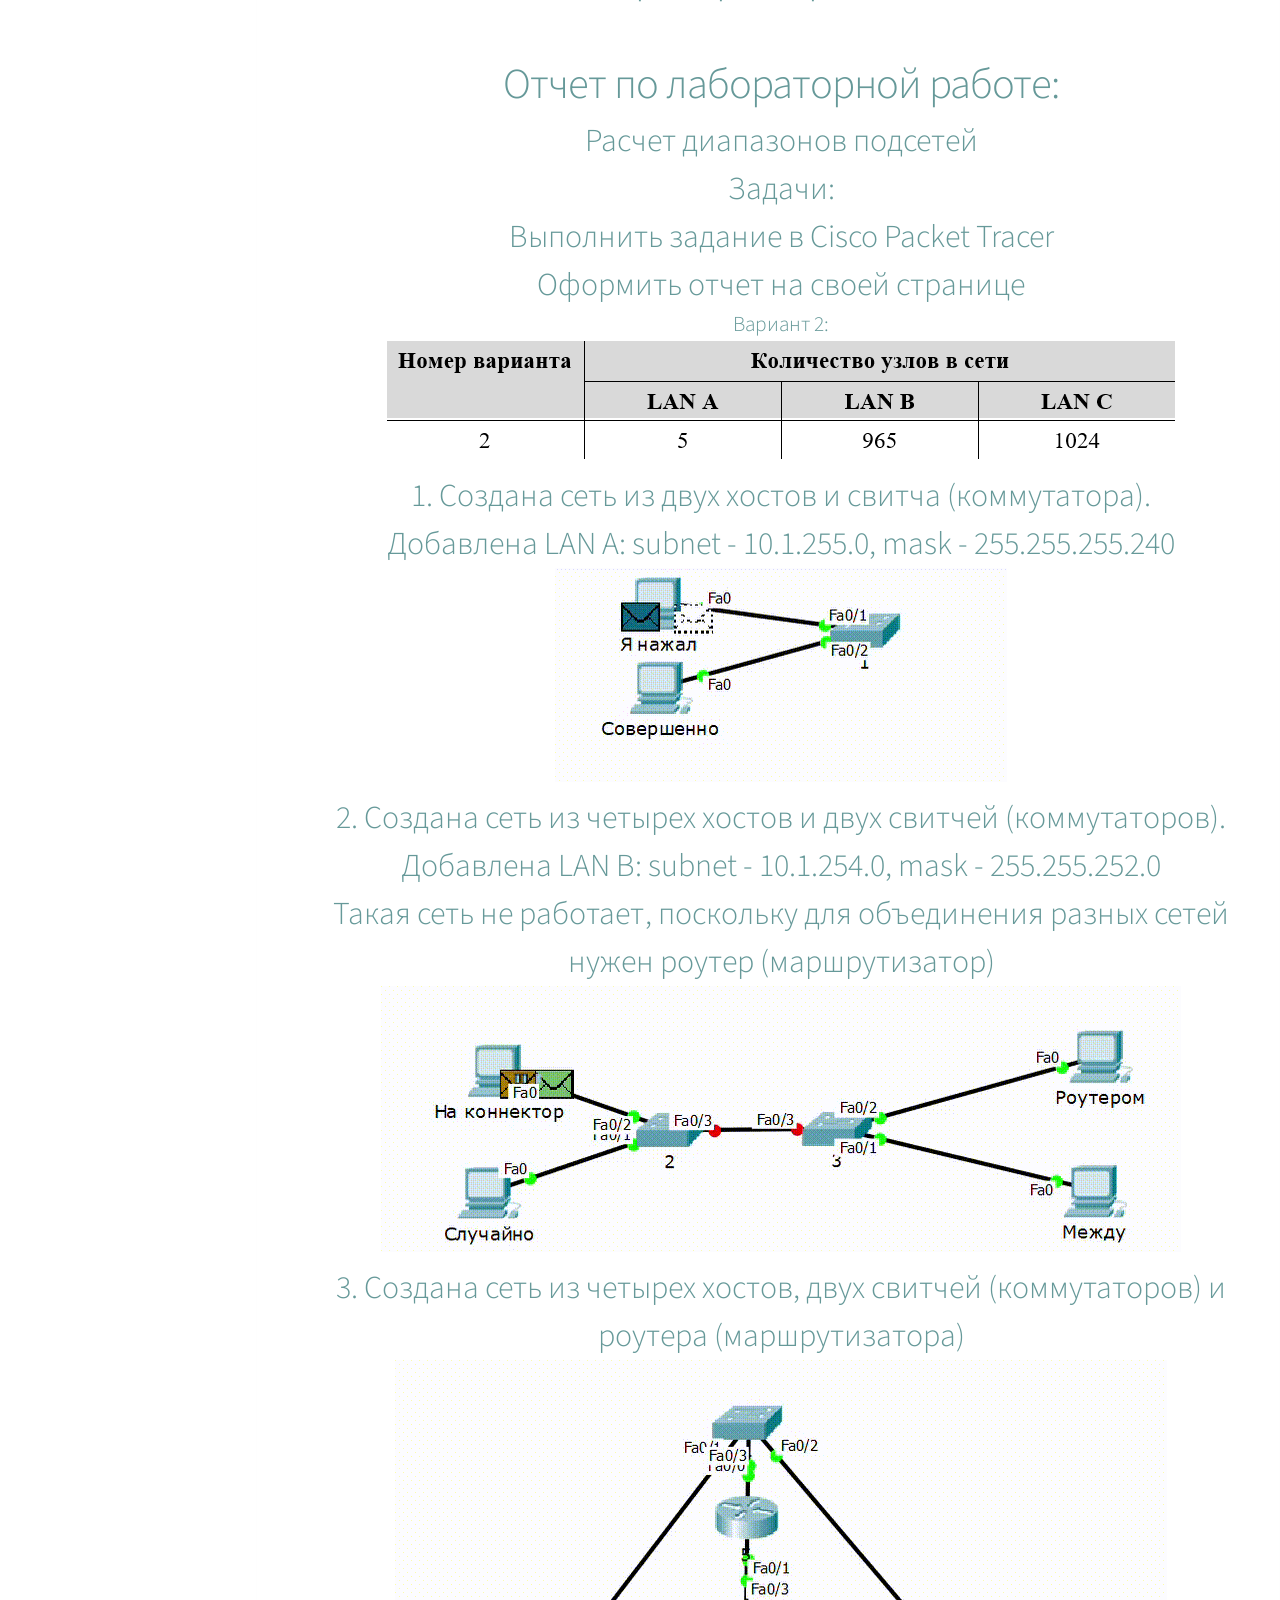
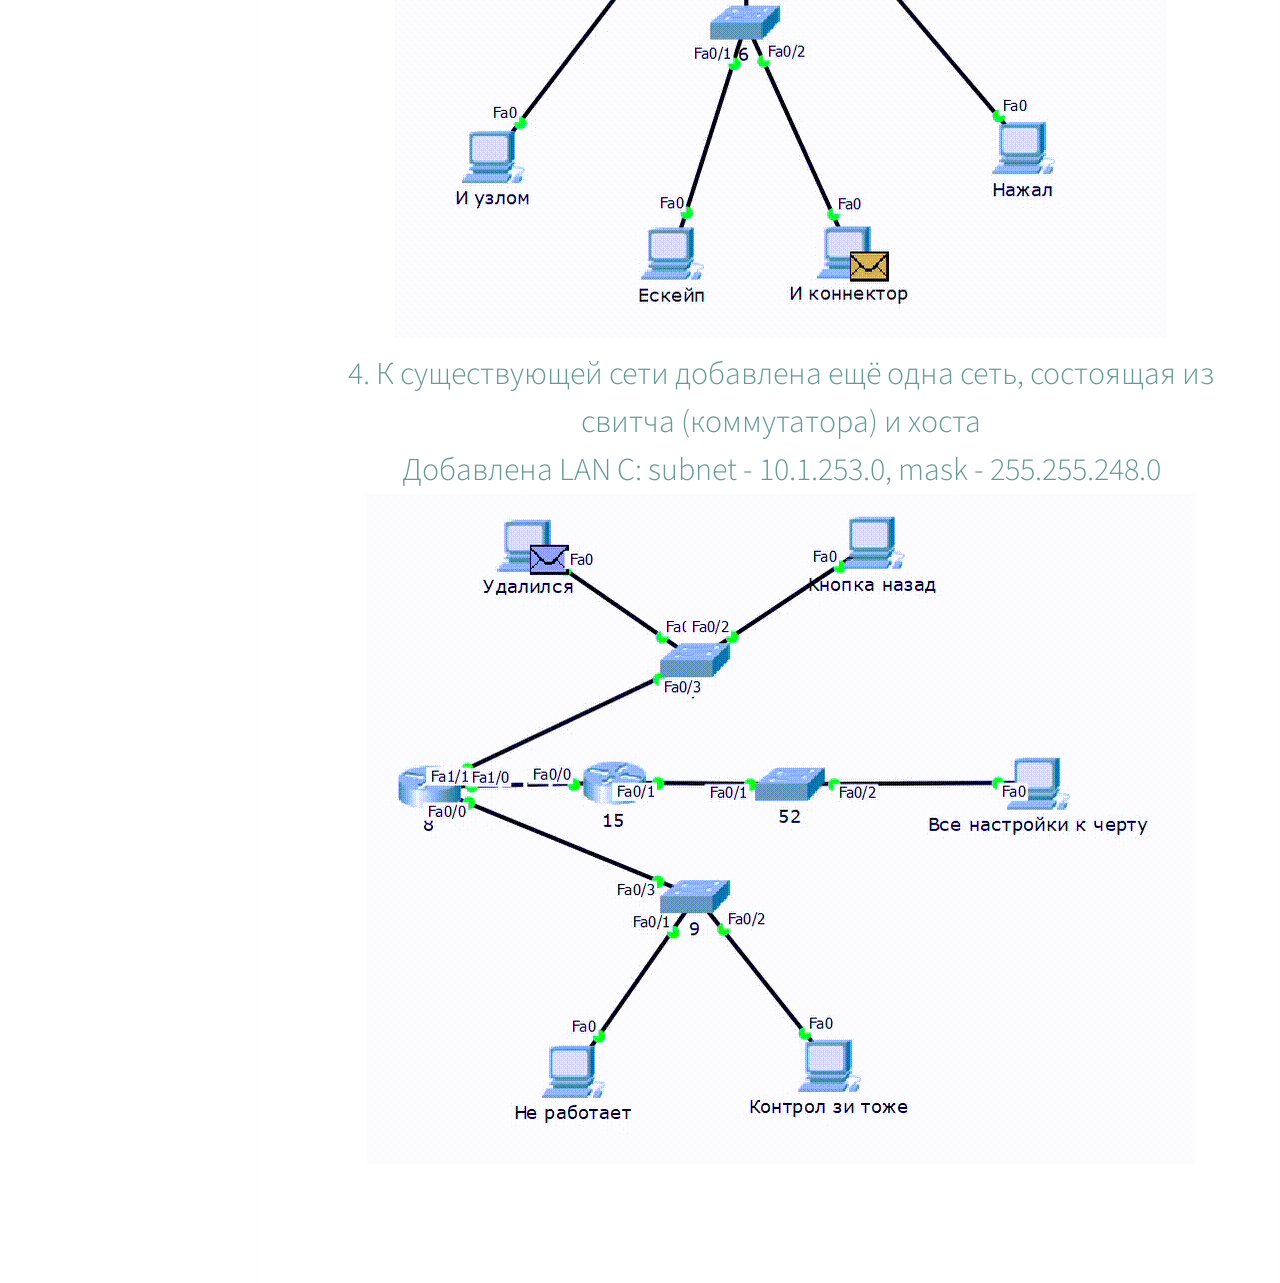
==== commit 7716d1b7: "dsad" ====
--- a/index.html
+++ b/index.html
@@ -93,59 +93,24 @@
 							<ol>
             <h2>Отчет по лабораторной работе:</h2>
             <h3>Расчет диапазонов подсетей</h3>
-            <p class="screen"><img src="images/im1.png">
-
-                    </p><h3>1) Разместить на рабочем поле коммутатор и два компьютера и соединить их.</h3>
+			<h3>Задачи:</h3>
+			<h3>Выполнить задание в Cisco Packet Tracer</h3>
+			<h3>Оформить отчет на своей странице</h3>
+			<h4>Вариант 2:</h4>
                     <img src="images/1.png">
-                    <h3>2) Подключить консольный кабель для настройки оборудования.</h3>
-                    <h3>3) Настроить адресацию на добавленных компьютерах.</h3>
-                    <p>PC0:</p>
-                    <img src="images/2.png">
-                    <p>PC1:</p>
-                    <img src="images/3.png">
-                    <h3>4) Выполнить проверку работоспособности сети.</h3>
-                    <img src="images/4.png">
-                    <h3>5) Добавить на рабочее поле еще один коммутатор с двумя компьютерами и настроить адресацию из другой подсети.</h3>
-                    <img src="images/5.png">
-                    <p>PC3:</p>
-                    <img src="images/6.png">
-                    <p>PC4:</p>
-                    <img src="images/7.png">
-                    <h3>6) Соединить коммутаторы между собой и проверить работоспособность сети.</h3>
-                    <img src="images/10.png">
-                    <h3>7) В случае неработоспособности сети объяснить причины.</h3>
-                    <h3>8) Добавить маршрутизатор на рабочее поле.</h3>
-                    <img src="images/11.png">
-                    <h3>9) Настроить интерфейсы маршрутизатора для существующих подсетей.</h3>
-                    <img src="images/12.png">
-                    <h3>10) Проверить работоспособность сети.</h3>
-                    <img src="images/13.png">
-                    <h3>11) В случае неработоспособности сети объяснить причины.</h3>
-                    <h3>12) Указать шлюз по умолчанию и отправить сообщение.</h3>
-                    <img src="images/13.png">
-                    <h3>13) Добавить на рабочее поле еще один маршрутизатор.</h3>
-                    <img src="images/14.png">
-                    <h3>14) Подключить к нему коммутатор и компьютер.</h3>
-                    <img src="images/15.png">
-                    <h3>15) Настроить сетевые настройки согласно таблице ниже.</h3>
-                    <img src="images/16.png">
-                    <h3>16) Соединить между маршрутизаторы и настроить между ними сеть с префиксом /30.</h3>
-                    <img src="images/16.1.png">
-                    <h3>17) Проверить работоспособность сети, отправив сообщение сети A в сеть С и из сети В в сеть С.</h3>
-                    <img src="images/17.png">
-                    <h3>18) В случае неработоспособности сети объяснить причины.</h3>
-                    <h3>19) Настроить статическую маршрутизацию между сетями.</h3>
-                    <img src="images/18.png">
-                    <br> <br>
-                    <img src="images/19.png">
-                    <h3>20) Настроить на сетевых устройствах пароли для привилегированного режима.</h3>
-                     <img src="images/20.png">
-                    <h3>21) Настроить пароли на сетевых устройствах пароли на подключение через консоль и telnet.</h3>
-                    <img src="images/21.png">
-                    <h3>22) Установить баннер на сетевое оборудование.</h3>
-                    <img src="images/22.png">
-                    <h3>23) Проверить работу удаленного подключения.</h3>
-                    <img src="images/23.png">
+                    <h3>1. Создана сеть из двух хостов и свитча (коммутатора).</h3>
+					<h3>Добавлена LAN A: subnet - 10.1.255.0, mask - 255.255.255.240</h3>
+                    <img src="images/2.gif">
+                    <h3>2. Создана сеть из четырех хостов и двух свитчей (коммутаторов).</h3>
+					<h3>Добавлена LAN B: subnet - 10.1.254.0, mask - 255.255.252.0</h3>
+					<h3>Такая сеть не работает, поскольку для объединения разных сетей нужен роутер (маршрутизатор)</h3>
+                    <img src="images/3.gif">
+                    <h3>3. Создана сеть из четырех хостов, двух свитчей (коммутаторов) и роутера (маршрутизатора)</h3>
+                    <img src="images/4.gif">
+                    <h3>4. К существующей сети добавлена ещё одна сеть, состоящая из свитча (коммутатора) и хоста</h3>
+					<h3>Добавлена LAN C: subnet - 10.1.253.0, mask - 255.255.248.0</h3>
+                    <img src="images/5.gif">
+                    
             </ol>
 
 							<!--  <p>Про тре</p>  -->
